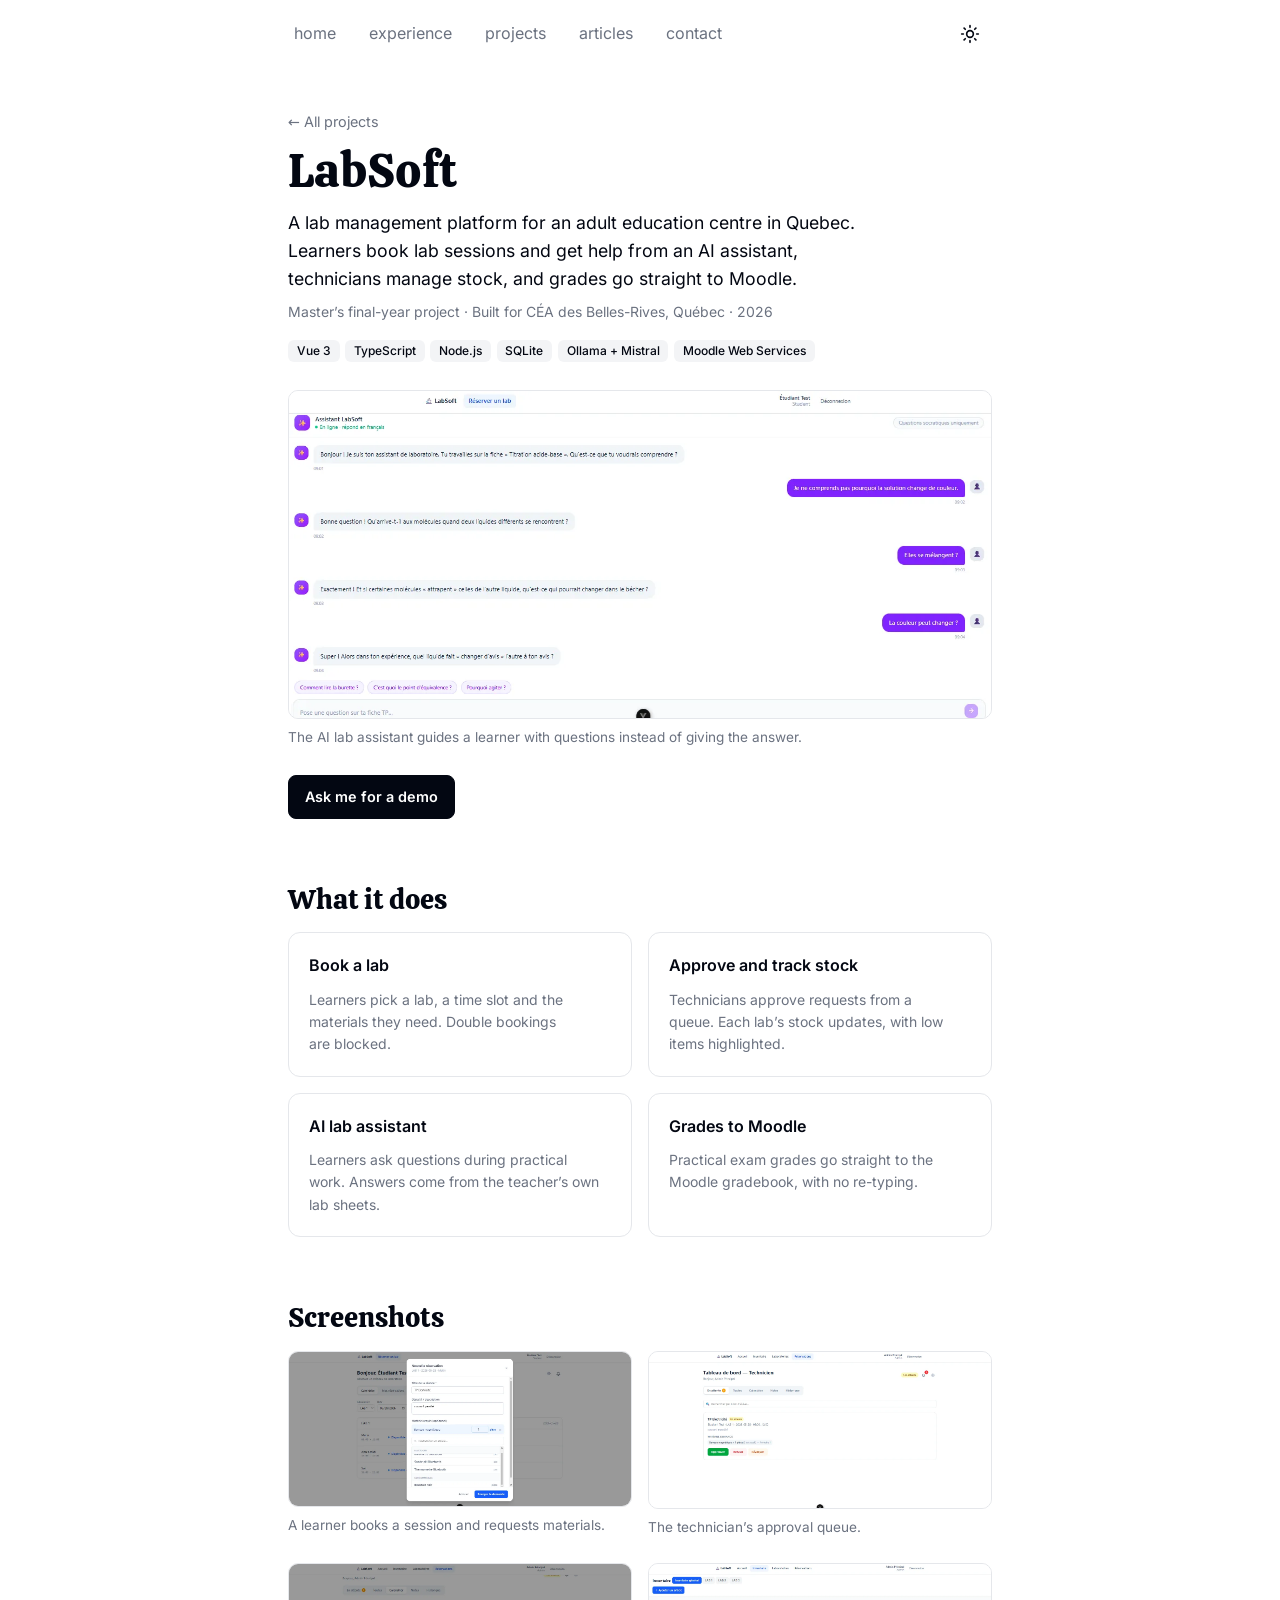
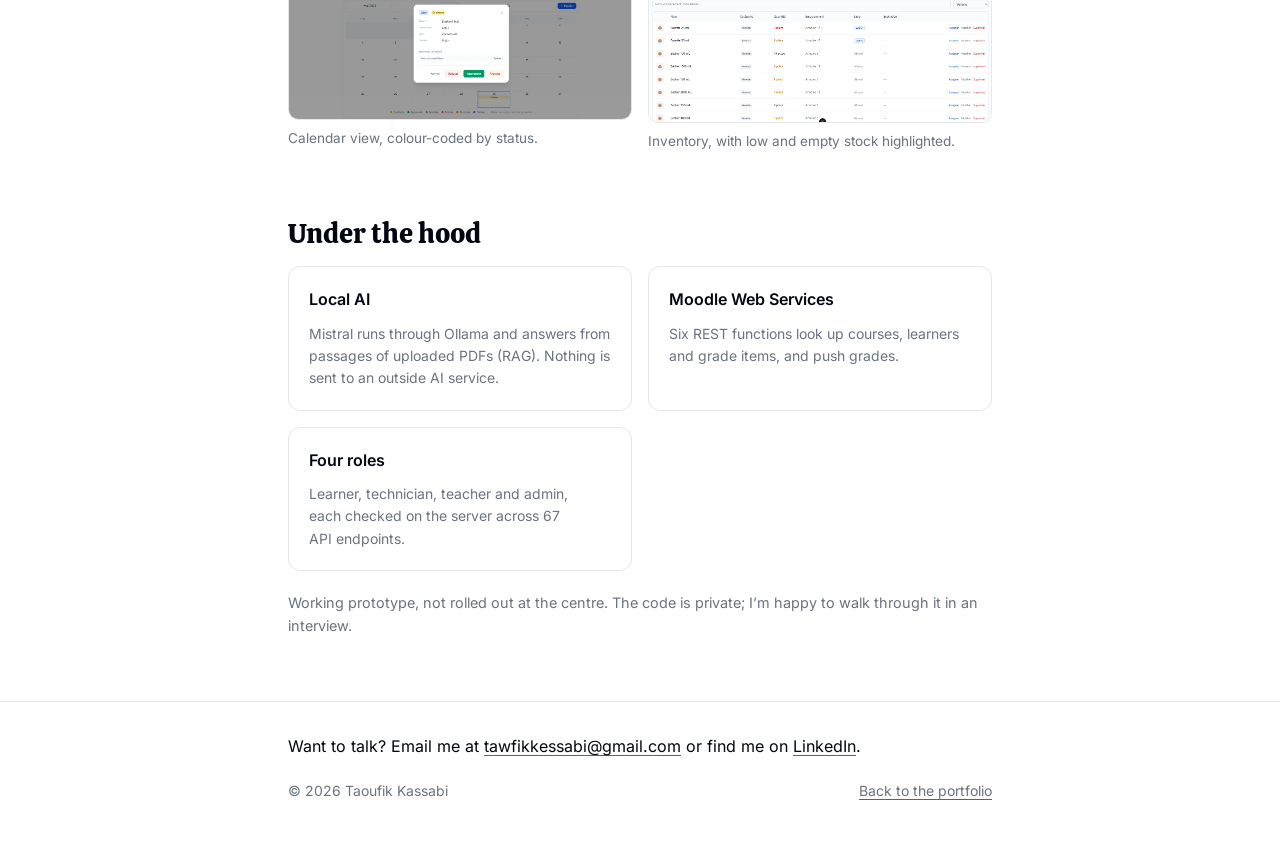
==== labsoft/index.html @ 720727be "Redesign the hub; add LabSoft case study and articles - Light/dark theme with a toggle, Calistoga + " ====
<!DOCTYPE html>
<html lang="en">
<head>
    <meta charset="UTF-8">
    <meta name="viewport" content="width=device-width, initial-scale=1.0">
    <link rel="icon" type="image/svg+xml" href="/favicon.svg">
    <meta name="theme-color" content="#ffffff" media="(prefers-color-scheme: light)">
    <meta name="theme-color" content="#030712" media="(prefers-color-scheme: dark)">
    <title>LabSoft · Taoufik Kassabi</title>
    <meta name="description" content="LabSoft: a lab management platform for an adult education centre in Quebec, with a local AI lab assistant and Moodle grade sync. Case study by Taoufik Kassabi.">
    <meta property="og:type" content="article">
    <meta property="og:title" content="LabSoft · Taoufik Kassabi">
    <meta property="og:description" content="A lab management platform for an adult education centre in Quebec, with a local AI lab assistant and Moodle grade sync.">
    <meta name="twitter:card" content="summary">
    <!-- Apply a saved theme before the first paint. -->
    <script>try { var t = localStorage.getItem('theme'); if (t) document.documentElement.dataset.theme = t; } catch (e) {}</script>
    <link rel="preload" href="../assets/fonts/calistoga-latin.woff2" as="font" type="font/woff2" crossorigin>
    <link rel="preload" href="../assets/fonts/inter-latin-var.woff2" as="font" type="font/woff2" crossorigin>
    <link rel="stylesheet" href="../assets/site.css">
    <script defer src="../assets/site.js"></script>
</head>
<body>
    <header class="site-header">
        <nav class="site-nav container" aria-label="Main">
            <ul>
                <li><a href="../">home</a></li>
                <li><a href="../#experience">experience</a></li>
                <li><a href="../#projects">projects</a></li>
                <li><a href="../#articles">articles</a></li>
                <li><a href="#contact">contact</a></li>
            </ul>
            <button class="icon-button theme-toggle" type="button" aria-label="Switch theme">
                <svg class="icon sun" viewBox="0 0 24 24" fill="none" stroke="currentColor" stroke-width="2" stroke-linecap="round" stroke-linejoin="round" aria-hidden="true"><circle cx="12" cy="12" r="4"/><path d="M12 2v2M12 20v2m-7.07-17.07 1.41 1.41m11.32 11.32 1.41 1.41M2 12h2m16 0h2M6.34 17.66l-1.41 1.41M19.07 4.93l-1.41 1.41"/></svg>
                <svg class="icon moon" viewBox="0 0 24 24" fill="none" stroke="currentColor" stroke-width="2" stroke-linecap="round" stroke-linejoin="round" aria-hidden="true"><path d="M12 3a6 6 0 0 0 9 9 9 9 0 1 1-9-9Z"/></svg>
            </button>
        </nav>
    </header>

    <main class="container page">
        <header class="case-header">
            <a class="back" href="../#projects">← All projects</a>
            <h1>LabSoft</h1>
            <p class="lede">A lab management platform for an adult education centre in Quebec. Learners book lab sessions and get help from an AI assistant, technicians manage stock, and grades go straight to Moodle.</p>
            <p class="case-meta">Master’s final-year project · Built for CÉA des Belles-Rives, Québec · 2026</p>
            <ul class="tags">
                <li>Vue 3</li><li>TypeScript</li><li>Node.js</li><li>SQLite</li><li>Ollama + Mistral</li><li>Moodle Web Services</li>
            </ul>
            <figure class="shot hero-shot">
                <img src="img/assistant.webp" width="1298" height="604" alt="LabSoft AI assistant chat: a learner asks why a solution changes colour and the assistant answers with guiding questions about the titration.">
                <figcaption>The AI lab assistant guides a learner with questions instead of giving the answer.</figcaption>
            </figure>
            <div class="card-actions">
                <a class="button primary" href="mailto:tawfikkessabi@gmail.com?subject=LabSoft%20demo">Ask me for a demo</a>
            </div>
        </header>

        <section aria-labelledby="does-title">
            <h2 class="section-title" id="does-title">What it does</h2>
            <ul class="feature-grid">
                <li class="card"><h3>Book a lab</h3><p>Learners pick a lab, a time slot and the materials they need. Double bookings are blocked.</p></li>
                <li class="card"><h3>Approve and track stock</h3><p>Technicians approve requests from a queue. Each lab’s stock updates, with low items highlighted.</p></li>
                <li class="card"><h3>AI lab assistant</h3><p>Learners ask questions during practical work. Answers come from the teacher’s own lab sheets.</p></li>
                <li class="card"><h3>Grades to Moodle</h3><p>Practical exam grades go straight to the Moodle gradebook, with no re-typing.</p></li>
            </ul>
        </section>

        <section aria-labelledby="shots-title">
            <h2 class="section-title" id="shots-title">Screenshots</h2>
            <div class="gallery">
                <figure class="shot">
                    <img src="img/booking.webp" width="1320" height="595" loading="lazy" alt="Booking form: session title, objective, and a searchable list of lab materials with quantities.">
                    <figcaption>A learner books a session and requests materials.</figcaption>
                </figure>
                <figure class="shot">
                    <img src="img/approval.webp" width="1313" height="600" loading="lazy" alt="Technician dashboard with a pending session, the requested materials and Approve, Refuse and Revoke buttons.">
                    <figcaption>The technician’s approval queue.</figcaption>
                </figure>
                <figure class="shot">
                    <img src="img/calendar.webp" width="1292" height="587" loading="lazy" alt="Monthly calendar with a session details window: learner, lab, date, period and reserved materials.">
                    <figcaption>Calendar view, colour-coded by status.</figcaption>
                </figure>
                <figure class="shot">
                    <img src="img/inventory.webp" width="1293" height="599" loading="lazy" alt="Inventory table of glassware with quantity, location and lab; low quantities in orange, empty ones in red.">
                    <figcaption>Inventory, with low and empty stock highlighted.</figcaption>
                </figure>
            </div>
        </section>

        <section aria-labelledby="hood-title">
            <h2 class="section-title" id="hood-title">Under the hood</h2>
            <ul class="feature-grid">
                <li class="card"><h3>Local AI</h3><p>Mistral runs through Ollama and answers from passages of uploaded PDFs (RAG). Nothing is sent to an outside AI service.</p></li>
                <li class="card"><h3>Moodle Web Services</h3><p>Six REST functions look up courses, learners and grade items, and push grades.</p></li>
                <li class="card"><h3>Four roles</h3><p>Learner, technician, teacher and admin, each checked on the server across 67 API endpoints.</p></li>
            </ul>
            <p class="status">Working prototype, not rolled out at the centre. The code is private; I’m happy to walk through it in an interview.</p>
        </section>
    </main>

    <footer class="site-footer" id="contact">
        <div class="container">
            <p class="contact">Want to talk? Email me at <a href="mailto:tawfikkessabi@gmail.com">tawfikkessabi@gmail.com</a> or find me on <a href="https://www.linkedin.com/in/kassabiii">LinkedIn</a>.</p>
            <div class="fine">
                <span>© 2026 Taoufik Kassabi</span>
                <span><a href="../">Back to the portfolio</a></span>
            </div>
        </div>
    </footer>
</body>
</html>
---- assets/site.css ----
/* Shared styles for the portfolio: theme tokens, nav, footer, and hub sections.
   Light by default, dark when the system asks for it or the toggle sets data-theme="dark". */

@font-face {
    font-family: "Calistoga";
    src: url("fonts/calistoga-latin.woff2") format("woff2");
    font-weight: 400;
    font-display: swap;
}

@font-face {
    font-family: "Inter";
    src: url("fonts/inter-latin-var.woff2") format("woff2");
    font-weight: 400 700;
    font-display: swap;
}

:root {
    --bg: #ffffff;
    --fg: #030712;
    --muted: #f3f4f6;
    --muted-fg: #6b7280;
    --border: #e5e7eb;
    --accent: #7c3aed;
    --header-bg: rgba(255, 255, 255, 0.75);
    --font-sans: "Inter", system-ui, -apple-system, "Segoe UI", sans-serif;
    --font-serif: "Calistoga", Georgia, serif;
    color-scheme: light;
}

@media (prefers-color-scheme: dark) {
    :root:not([data-theme="light"]) {
        --bg: #030712;
        --fg: #f9fafb;
        --muted: #1f2937;
        --muted-fg: #9ca3af;
        --border: #1f2937;
        --accent: #a78bfa;
        --header-bg: rgba(3, 7, 18, 0.75);
        color-scheme: dark;
    }
}

:root[data-theme="dark"] {
    --bg: #030712;
    --fg: #f9fafb;
    --muted: #1f2937;
    --muted-fg: #9ca3af;
    --border: #1f2937;
    --accent: #a78bfa;
    --header-bg: rgba(3, 7, 18, 0.75);
    color-scheme: dark;
}

*, *::before, *::after { box-sizing: border-box; }

html { scroll-padding-top: 5rem; }

@media (prefers-reduced-motion: no-preference) {
    html { scroll-behavior: smooth; }
}

body {
    margin: 0;
    min-height: 100vh;
    display: flex;
    flex-direction: column;
    background: var(--bg);
    color: var(--fg);
    font: 400 1rem/1.6 var(--font-sans);
    -webkit-font-smoothing: antialiased;
}

h1, h2, h3, p, ul { margin: 0; }
ul { padding: 0; list-style: none; }
a { color: inherit; }
::selection { background: var(--accent); color: var(--bg); }

a:focus-visible, button:focus-visible, [tabindex]:focus-visible {
    outline: 2px solid var(--accent);
    outline-offset: 3px;
    border-radius: 6px;
}

.sr-only {
    position: absolute;
    width: 1px;
    height: 1px;
    overflow: hidden;
    clip: rect(0 0 0 0);
    white-space: nowrap;
}

.container {
    width: 100%;
    max-width: 48rem;
    margin: 0 auto;
    padding: 0 1.25rem;
}

@media (min-width: 640px) {
    .container { padding: 0 2rem; }
}

.icon { width: 1.25rem; height: 1.25rem; flex-shrink: 0; }

/* ---------- Header ---------- */

.site-header {
    position: sticky;
    top: 0;
    z-index: 50;
    background: var(--header-bg);
    -webkit-backdrop-filter: blur(6px);
    backdrop-filter: blur(6px);
}

.site-nav {
    display: flex;
    align-items: center;
    justify-content: space-between;
    padding-top: 0.75rem;
    padding-bottom: 0.75rem;
}

.site-nav ul { display: flex; gap: 0.25rem; }

@media (min-width: 640px) {
    .site-nav ul { gap: 1.25rem; }
}


.site-nav a {
    display: inline-flex;
    align-items: center;
    min-height: 44px;
    padding: 0 0.4rem;
    color: var(--muted-fg);
    text-decoration: none;
    transition: color 0.15s;
}

.site-nav a:hover { color: var(--fg); }

/* Five links + the theme button must fit a 360px phone. */
@media (max-width: 479px) {
    .site-nav ul { gap: 0; }
    .site-nav a { padding: 0 0.3rem; font-size: 0.875rem; }
}

.icon-button {
    display: inline-grid;
    place-items: center;
    width: 44px;
    height: 44px;
    border: 0;
    border-radius: 8px;
    background: transparent;
    color: var(--fg);
    cursor: pointer;
    transition: background-color 0.15s;
}

.icon-button:hover { background: var(--muted); }

/* Show the icon for the theme you'd switch to. */
.theme-toggle .moon { display: none; }
:root[data-theme="dark"] .theme-toggle .sun { display: none; }
:root[data-theme="dark"] .theme-toggle .moon { display: block; }

@media (prefers-color-scheme: dark) {
    :root:not([data-theme="light"]) .theme-toggle .sun { display: none; }
    :root:not([data-theme="light"]) .theme-toggle .moon { display: block; }
}

/* ---------- Page body ---------- */

main { flex: 1; }

.page {
    display: flex;
    flex-direction: column;
    gap: 4rem;
    padding-top: 2rem;
    padding-bottom: 4rem;
}

.section-title {
    font-family: var(--font-serif);
    font-weight: 400;
    font-size: 1.75rem;
    line-height: 1.2;
}

.section-intro {
    margin-top: 0.4rem;
    color: var(--muted-fg);
    font-size: 0.95rem;
}

/* ---------- Hero ---------- */

.hero h1 {
    font-family: var(--font-serif);
    font-weight: 400;
    font-size: clamp(2.25rem, 8vw, 3rem);
    line-height: 1.1;
    text-wrap: balance;
}

.hero .role {
    margin-top: 0.75rem;
    font-weight: 500;
}

.hero .about {
    margin-top: 1rem;
    max-width: 34rem;
    color: var(--muted-fg);
    text-wrap: pretty;
}

.hero-actions {
    display: flex;
    flex-wrap: wrap;
    align-items: center;
    gap: 1rem 1.5rem;
    margin-top: 1.5rem;
}

.social { display: flex; gap: 0.25rem; }

.social a {
    display: inline-grid;
    place-items: center;
    width: 44px;
    height: 44px;
    color: var(--muted-fg);
    transition: color 0.15s;
}

.social a:hover { color: var(--fg); }

/* ---------- Buttons ---------- */

.button {
    display: inline-flex;
    align-items: center;
    gap: 0.5rem;
    min-height: 44px;
    padding: 0 1rem;
    border: 1px solid var(--border);
    border-radius: 8px;
    background: var(--bg);
    color: var(--fg);
    font-size: 0.9rem;
    font-weight: 600;
    text-decoration: none;
    transition: background-color 0.15s;
}

.button:hover { background: var(--muted); }

.button small { font-weight: 400; color: var(--muted-fg); }

.button .icon { width: 1rem; height: 1rem; }

.button.small {
    min-height: 36px;
    padding: 0 0.75rem;
    font-size: 0.8rem;
}

.button.primary {
    border-color: var(--fg);
    background: var(--fg);
    color: var(--bg);
}

.button.primary:hover { opacity: 0.88; }

/* ---------- Work / Education tabs ---------- */

.tabs {
    display: grid;
    grid-template-columns: 1fr 1fr;
    margin-top: 1rem;
    padding: 0.25rem;
    border-radius: 10px;
    background: var(--muted);
}

.tabs button {
    min-height: 40px;
    border: 0;
    border-radius: 7px;
    background: transparent;
    color: var(--muted-fg);
    font: inherit;
    font-size: 0.9rem;
    font-weight: 500;
    cursor: pointer;
}

.tabs button[aria-selected="true"] {
    background: var(--bg);
    color: var(--fg);
    box-shadow: 0 1px 3px rgba(0, 0, 0, 0.12);
}

.timeline {
    margin-top: 0.75rem;
    padding: 0.5rem 1.25rem 0.5rem 2.25rem;
    border: 1px solid var(--border);
    border-radius: 12px;
}

.timeline > li {
    position: relative;
    padding: 1.1rem 0;
}

/* The vertical rule, with a purple dot for each entry. */
.timeline > li::before {
    content: "";
    position: absolute;
    top: 0;
    bottom: 0;
    left: -1.1rem;
    border-left: 1px solid var(--border);
}

.timeline > li:first-child::before { top: 1.4rem; }
.timeline > li:last-child::before { bottom: auto; height: 1.4rem; }
.timeline > li:only-child::before { display: none; }

.timeline > li::after {
    content: "";
    position: absolute;
    top: 1.15rem;
    left: calc(-1.1rem - 5px);
    width: 9px;
    height: 9px;
    border-radius: 50%;
    background: var(--accent);
    box-shadow: 0 0 0 3px var(--bg);
}

.timeline h3 {
    font-size: 1rem;
    font-weight: 600;
    line-height: 1.3;
}

.timeline .meta {
    display: flex;
    flex-wrap: wrap;
    justify-content: space-between;
    gap: 0.1rem 1rem;
    margin-top: 0.3rem;
    color: var(--muted-fg);
    font-size: 0.875rem;
}

.timeline time { font-variant-numeric: tabular-nums; white-space: nowrap; }

.timeline .detail {
    margin-top: 0.5rem;
    font-size: 0.9rem;
    text-wrap: pretty;
}

/* ---------- Projects ---------- */

.project-group { margin-top: 2rem; }

.project-group h3 {
    font-size: 1.05rem;
    font-weight: 600;
}

.project-group .note {
    margin-top: 0.2rem;
    color: var(--muted-fg);
    font-size: 0.875rem;
}

.cards {
    display: grid;
    grid-template-columns: repeat(auto-fill, minmax(min(100%, 18rem), 1fr));
    gap: 1rem;
    margin-top: 1rem;
}

.card {
    display: flex;
    flex-direction: column;
    gap: 0.6rem;
    padding: 1.25rem;
    border: 1px solid var(--border);
    border-radius: 12px;
    background: var(--bg);
}

.card h4 {
    margin: 0;
    font-size: 1rem;
    font-weight: 600;
    line-height: 1.3;
}

.card p {
    color: var(--muted-fg);
    font-size: 0.875rem;
    text-wrap: pretty;
}

.tags {
    display: flex;
    flex-wrap: wrap;
    gap: 0.35rem;
}

.tags li {
    padding: 0.1rem 0.55rem;
    border-radius: 6px;
    background: var(--muted);
    font-size: 0.75rem;
    font-weight: 500;
}

.card-actions {
    display: flex;
    flex-wrap: wrap;
    gap: 0.5rem;
    margin-top: auto;
    padding-top: 0.4rem;
}

/* Placeholder cards: not links yet, replaced by real projects later. */
.card.soon { border-style: dashed; }

.badge-soon {
    align-self: flex-start;
    margin-top: auto;
    padding: 0.1rem 0.55rem;
    border: 1px solid var(--border);
    border-radius: 999px;
    color: var(--muted-fg);
    font-size: 0.75rem;
}

/* Featured project: spans the full row on the hub. */
.card.featured { grid-column: 1 / -1; }

.card .context {
    margin-top: -0.3rem;
    font-size: 0.8rem;
}

/* ---------- Articles ---------- */

.article-list {
    display: grid;
    gap: 1rem;
    margin-top: 1rem;
}

.article-list h3 {
    font-size: 1.05rem;
    font-weight: 600;
    line-height: 1.35;
    text-wrap: balance;
}

.card .article-meta { font-size: 0.8rem; }

/* ---------- Case study pages ---------- */

.back {
    display: inline-flex;
    align-items: center;
    min-height: 44px;
    color: var(--muted-fg);
    font-size: 0.9rem;
    text-decoration: none;
}

.back:hover { color: var(--fg); }

.case-header h1 {
    font-family: var(--font-serif);
    font-weight: 400;
    font-size: clamp(2.25rem, 8vw, 3rem);
    line-height: 1.1;
}

.case-header .lede {
    margin-top: 0.75rem;
    max-width: 36rem;
    font-size: 1.1rem;
    text-wrap: pretty;
}

.case-header .case-meta {
    margin-top: 0.5rem;
    color: var(--muted-fg);
    font-size: 0.875rem;
}

.case-header .tags { margin-top: 1rem; }
.case-header .card-actions { margin-top: 1.25rem; }

.shot { margin: 0; }

.shot img {
    display: block;
    width: 100%;
    height: auto;
    border: 1px solid var(--border);
    border-radius: 10px;
}

.shot figcaption {
    margin-top: 0.5rem;
    color: var(--muted-fg);
    font-size: 0.85rem;
}

.hero-shot { margin-top: 1.75rem; }

.feature-grid {
    display: grid;
    grid-template-columns: repeat(auto-fit, minmax(min(100%, 15rem), 1fr));
    gap: 1rem;
    margin-top: 1rem;
}

.feature-grid h3 {
    font-size: 1rem;
    font-weight: 600;
}

.gallery {
    display: grid;
    grid-template-columns: repeat(auto-fit, minmax(min(100%, 19rem), 1fr));
    gap: 1.5rem 1rem;
    margin-top: 1rem;
}

.status {
    margin-top: 1.25rem;
    color: var(--muted-fg);
    font-size: 0.9rem;
}

/* ---------- Footer ---------- */

.site-footer {
    padding-top: 2rem;
    padding-bottom: 2.5rem;
    border-top: 1px solid var(--border);
    color: var(--muted-fg);
    font-size: 0.875rem;
}

.site-footer .contact {
    color: var(--fg);
    font-size: 1rem;
}

.site-footer a {
    text-decoration-color: var(--accent);
    text-underline-offset: 3px;
}

.site-footer a:hover { color: var(--fg); }

.site-footer .fine {
    display: flex;
    flex-wrap: wrap;
    justify-content: space-between;
    gap: 0.25rem 1rem;
    margin-top: 1.25rem;
}

@media (prefers-reduced-motion: reduce) {
    * { transition: none !important; }
}
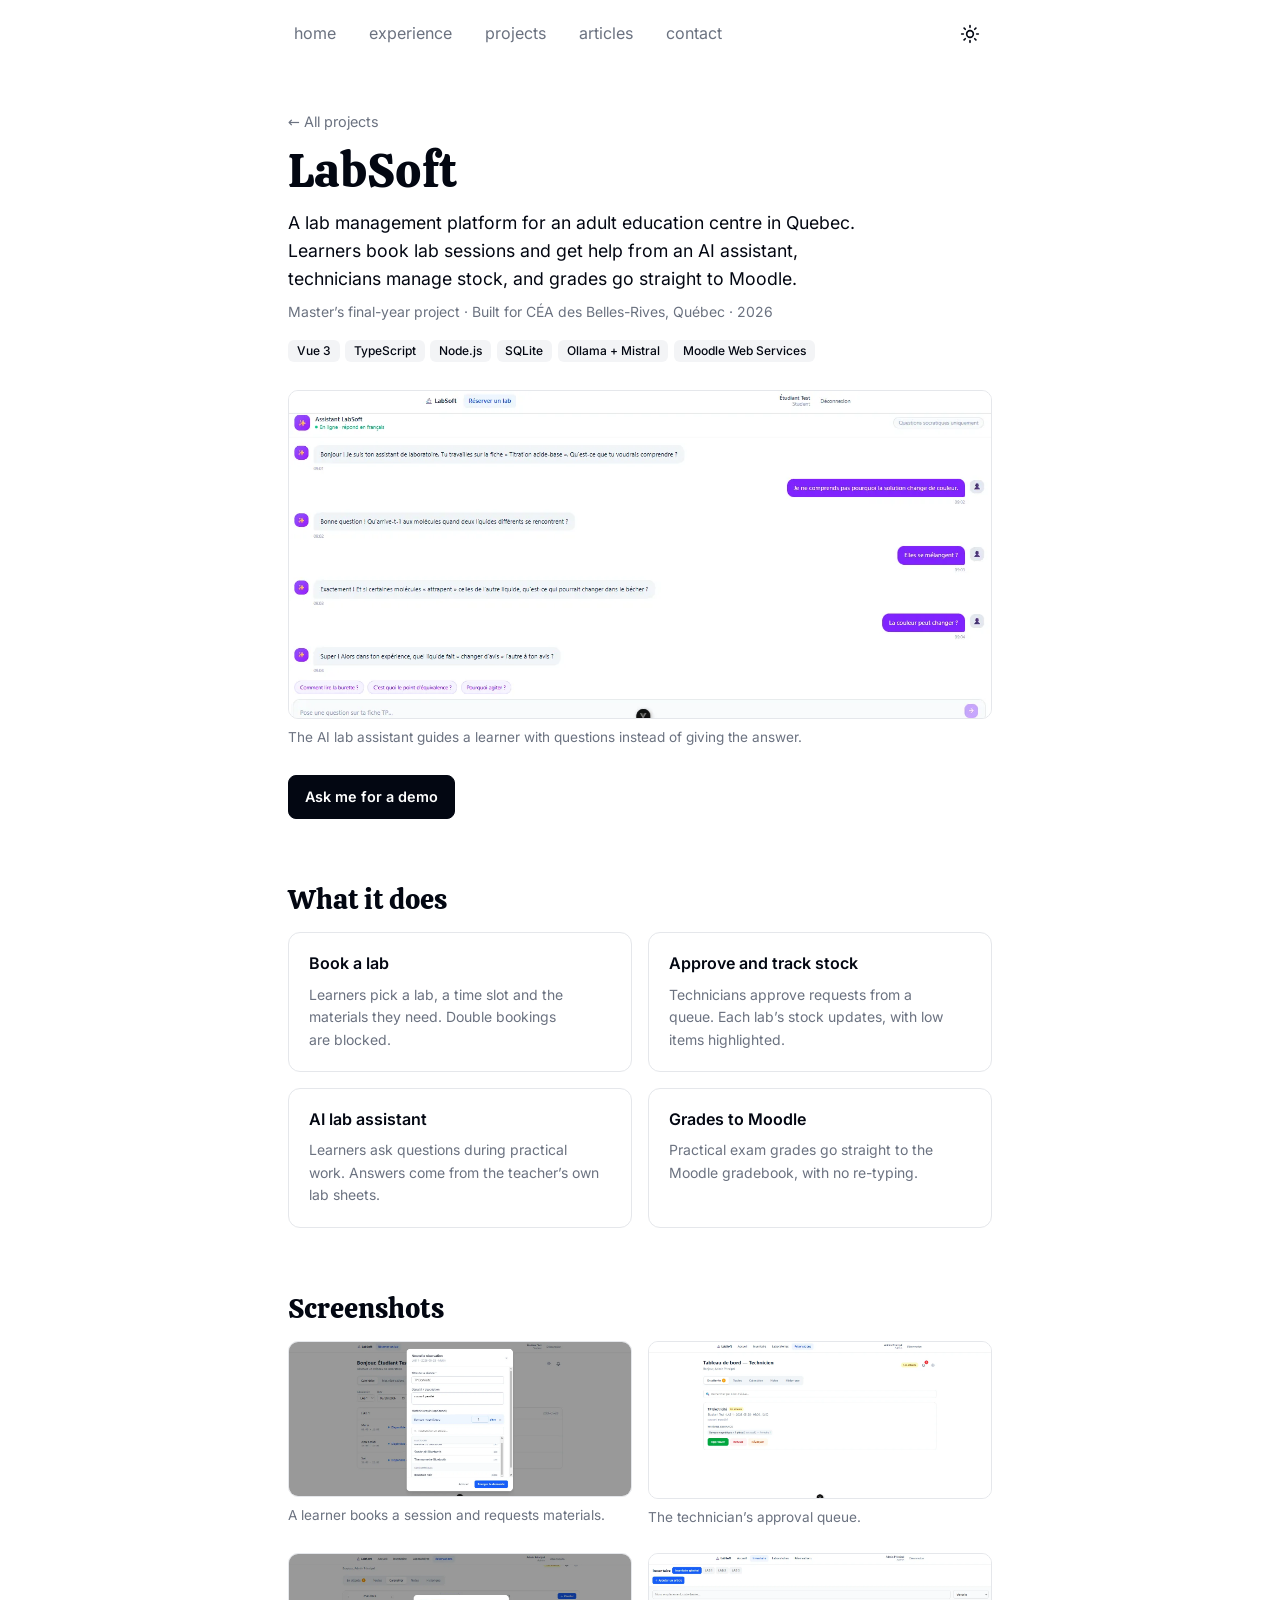
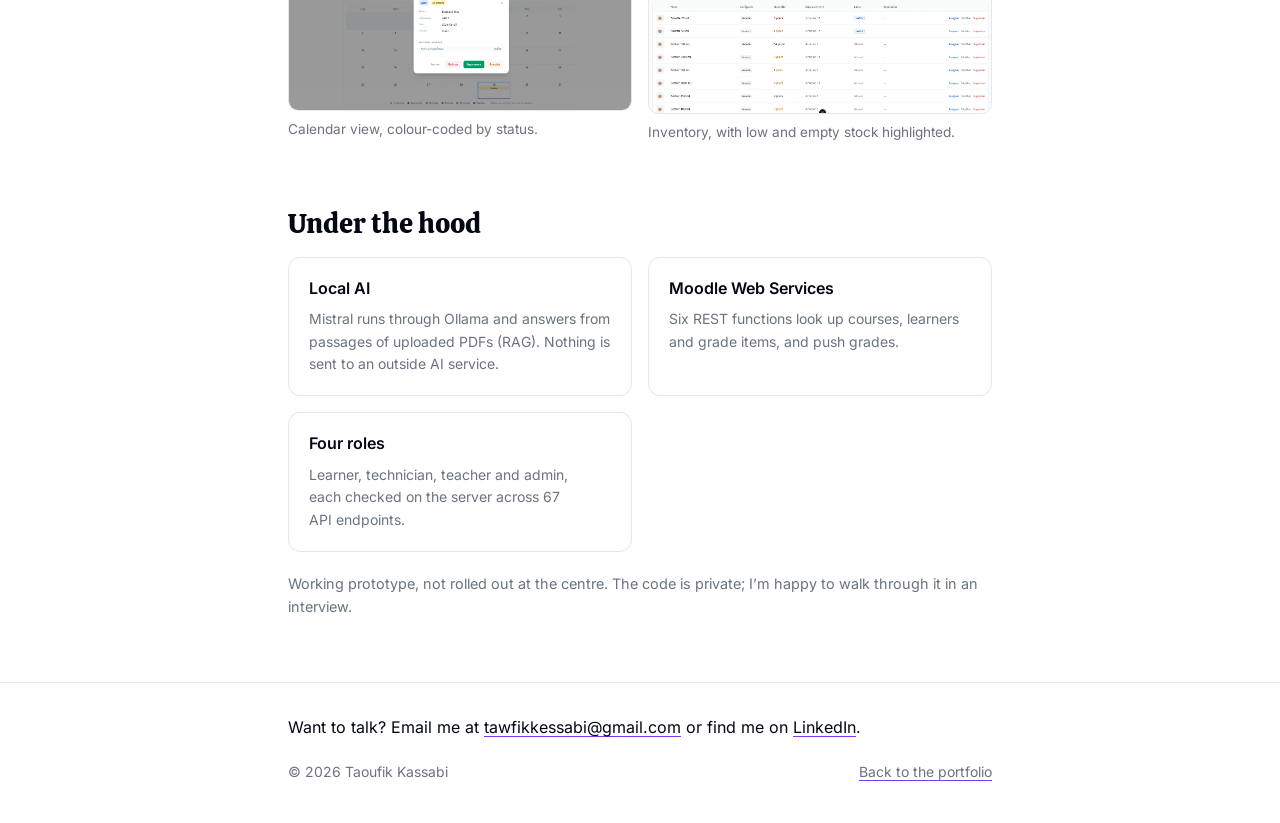
==== commit ea98df3a: "LabSoft: open screenshots full size on click" ====
--- a/labsoft/index.html
+++ b/labsoft/index.html
@@ -46,7 +46,7 @@
                 <li>Vue 3</li><li>TypeScript</li><li>Node.js</li><li>SQLite</li><li>Ollama + Mistral</li><li>Moodle Web Services</li>
             </ul>
             <figure class="shot hero-shot">
-                <img src="img/assistant.webp" width="1298" height="604" alt="LabSoft AI assistant chat: a learner asks why a solution changes colour and the assistant answers with guiding questions about the titration.">
+                <a class="zoom" href="img/assistant.webp"><img src="img/assistant.webp" width="1298" height="604" alt="LabSoft AI assistant chat: a learner asks why a solution changes colour and the assistant answers with guiding questions about the titration."></a>
                 <figcaption>The AI lab assistant guides a learner with questions instead of giving the answer.</figcaption>
             </figure>
             <div class="card-actions">
@@ -68,19 +68,19 @@
             <h2 class="section-title" id="shots-title">Screenshots</h2>
             <div class="gallery">
                 <figure class="shot">
-                    <img src="img/booking.webp" width="1320" height="595" loading="lazy" alt="Booking form: session title, objective, and a searchable list of lab materials with quantities.">
+                    <a class="zoom" href="img/booking.webp"><img src="img/booking.webp" width="1320" height="595" loading="lazy" alt="Booking form: session title, objective, and a searchable list of lab materials with quantities."></a>
                     <figcaption>A learner books a session and requests materials.</figcaption>
                 </figure>
                 <figure class="shot">
-                    <img src="img/approval.webp" width="1313" height="600" loading="lazy" alt="Technician dashboard with a pending session, the requested materials and Approve, Refuse and Revoke buttons.">
+                    <a class="zoom" href="img/approval.webp"><img src="img/approval.webp" width="1313" height="600" loading="lazy" alt="Technician dashboard with a pending session, the requested materials and Approve, Refuse and Revoke buttons."></a>
                     <figcaption>The technician’s approval queue.</figcaption>
                 </figure>
                 <figure class="shot">
-                    <img src="img/calendar.webp" width="1292" height="587" loading="lazy" alt="Monthly calendar with a session details window: learner, lab, date, period and reserved materials.">
+                    <a class="zoom" href="img/calendar.webp"><img src="img/calendar.webp" width="1292" height="587" loading="lazy" alt="Monthly calendar with a session details window: learner, lab, date, period and reserved materials."></a>
                     <figcaption>Calendar view, colour-coded by status.</figcaption>
                 </figure>
                 <figure class="shot">
-                    <img src="img/inventory.webp" width="1293" height="599" loading="lazy" alt="Inventory table of glassware with quantity, location and lab; low quantities in orange, empty ones in red.">
+                    <a class="zoom" href="img/inventory.webp"><img src="img/inventory.webp" width="1293" height="599" loading="lazy" alt="Inventory table of glassware with quantity, location and lab; low quantities in orange, empty ones in red."></a>
                     <figcaption>Inventory, with low and empty stock highlighted.</figcaption>
                 </figure>
             </div>
--- a/assets/site.css
+++ b/assets/site.css
@@ -192,11 +192,6 @@
     line-height: 1.2;
 }
 
-.section-intro {
-    margin-top: 0.4rem;
-    color: var(--muted-fg);
-    font-size: 0.95rem;
-}
 
 /* ---------- Hero ---------- */
 
@@ -372,18 +367,6 @@
 
 /* ---------- Projects ---------- */
 
-.project-group { margin-top: 2rem; }
-
-.project-group h3 {
-    font-size: 1.05rem;
-    font-weight: 600;
-}
-
-.project-group .note {
-    margin-top: 0.2rem;
-    color: var(--muted-fg);
-    font-size: 0.875rem;
-}
 
 .cards {
     display: grid;
@@ -402,6 +385,7 @@
     background: var(--bg);
 }
 
+.card h3,
 .card h4 {
     margin: 0;
     font-size: 1rem;
@@ -437,18 +421,7 @@
     padding-top: 0.4rem;
 }
 
-/* Placeholder cards: not links yet, replaced by real projects later. */
-.card.soon { border-style: dashed; }
-
-.badge-soon {
-    align-self: flex-start;
-    margin-top: auto;
-    padding: 0.1rem 0.55rem;
-    border: 1px solid var(--border);
-    border-radius: 999px;
-    color: var(--muted-fg);
-    font-size: 0.75rem;
-}
+
 
 /* Featured project: spans the full row on the hub. */
 .card.featured { grid-column: 1 / -1; }
@@ -529,6 +502,45 @@
 
 .hero-shot { margin-top: 1.75rem; }
 
+/* Clickable screenshots and the full-size view (see site.js). */
+a.zoom {
+    display: block;
+    border-radius: 10px;
+    cursor: zoom-in;
+}
+
+a.zoom:hover img { border-color: var(--muted-fg); }
+
+.lightbox {
+    max-width: min(96vw, 1400px);
+    max-height: 94vh;
+    padding: 0;
+    border: 0;
+    background: transparent;
+    overflow: visible;
+}
+
+.lightbox::backdrop { background: rgba(3, 7, 18, 0.85); }
+
+.lightbox img {
+    display: block;
+    max-width: 100%;
+    max-height: 90vh;
+    width: auto;
+    height: auto;
+    border-radius: 10px;
+}
+
+.lightbox-close {
+    position: absolute;
+    top: 0.5rem;
+    right: 0.5rem;
+    background: rgba(3, 7, 18, 0.7);
+    color: #f9fafb;
+}
+
+.lightbox-close:hover { background: rgba(3, 7, 18, 0.9); }
+
 .feature-grid {
     display: grid;
     grid-template-columns: repeat(auto-fit, minmax(min(100%, 15rem), 1fr));
@@ -554,6 +566,25 @@
     font-size: 0.9rem;
 }
 
+/* ---------- 404 ---------- */
+
+.not-found { padding-top: 4rem; }
+
+.not-found h1 {
+    font-family: var(--font-serif);
+    font-weight: 400;
+    font-size: clamp(2.25rem, 8vw, 3rem);
+    line-height: 1.1;
+}
+
+.not-found p {
+    margin-top: 0.75rem;
+    max-width: 32rem;
+    color: var(--muted-fg);
+}
+
+.not-found .card-actions { margin-top: 1.5rem; }
+
 /* ---------- Footer ---------- */
 
 .site-footer {
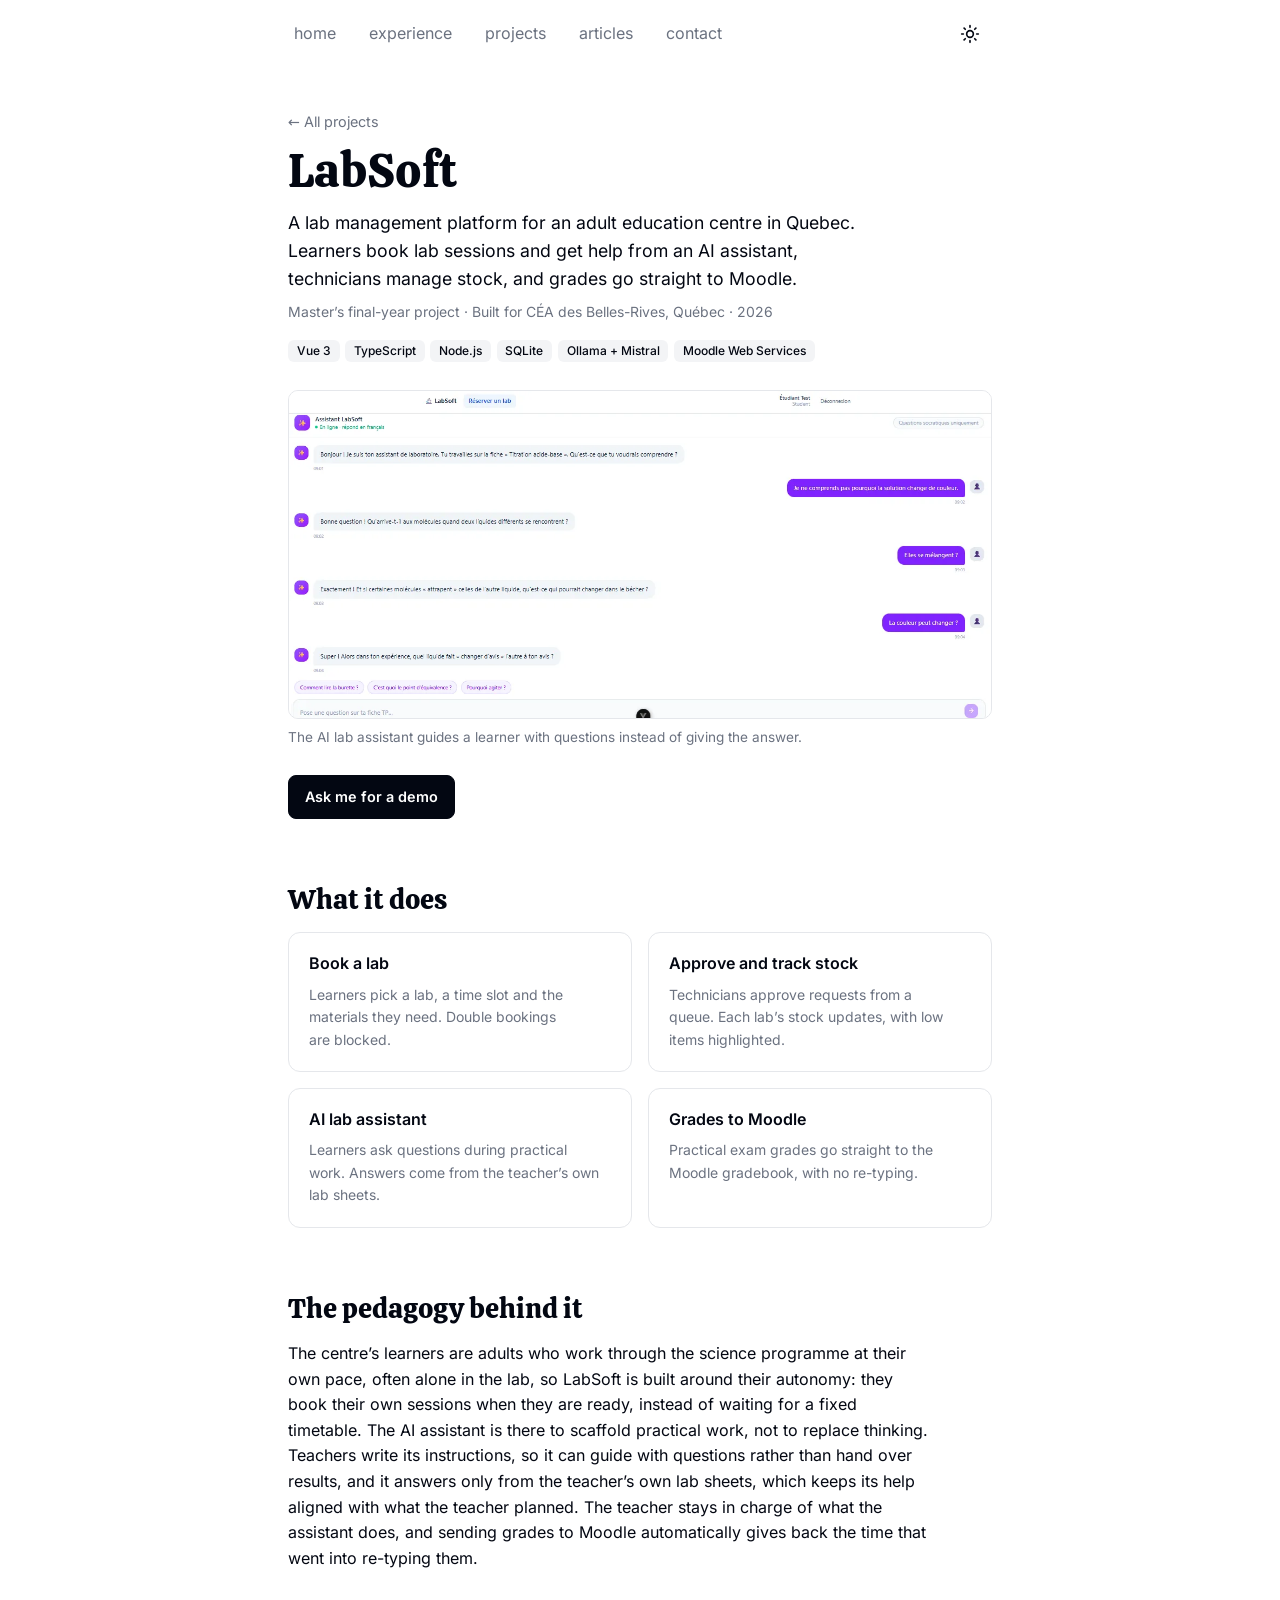
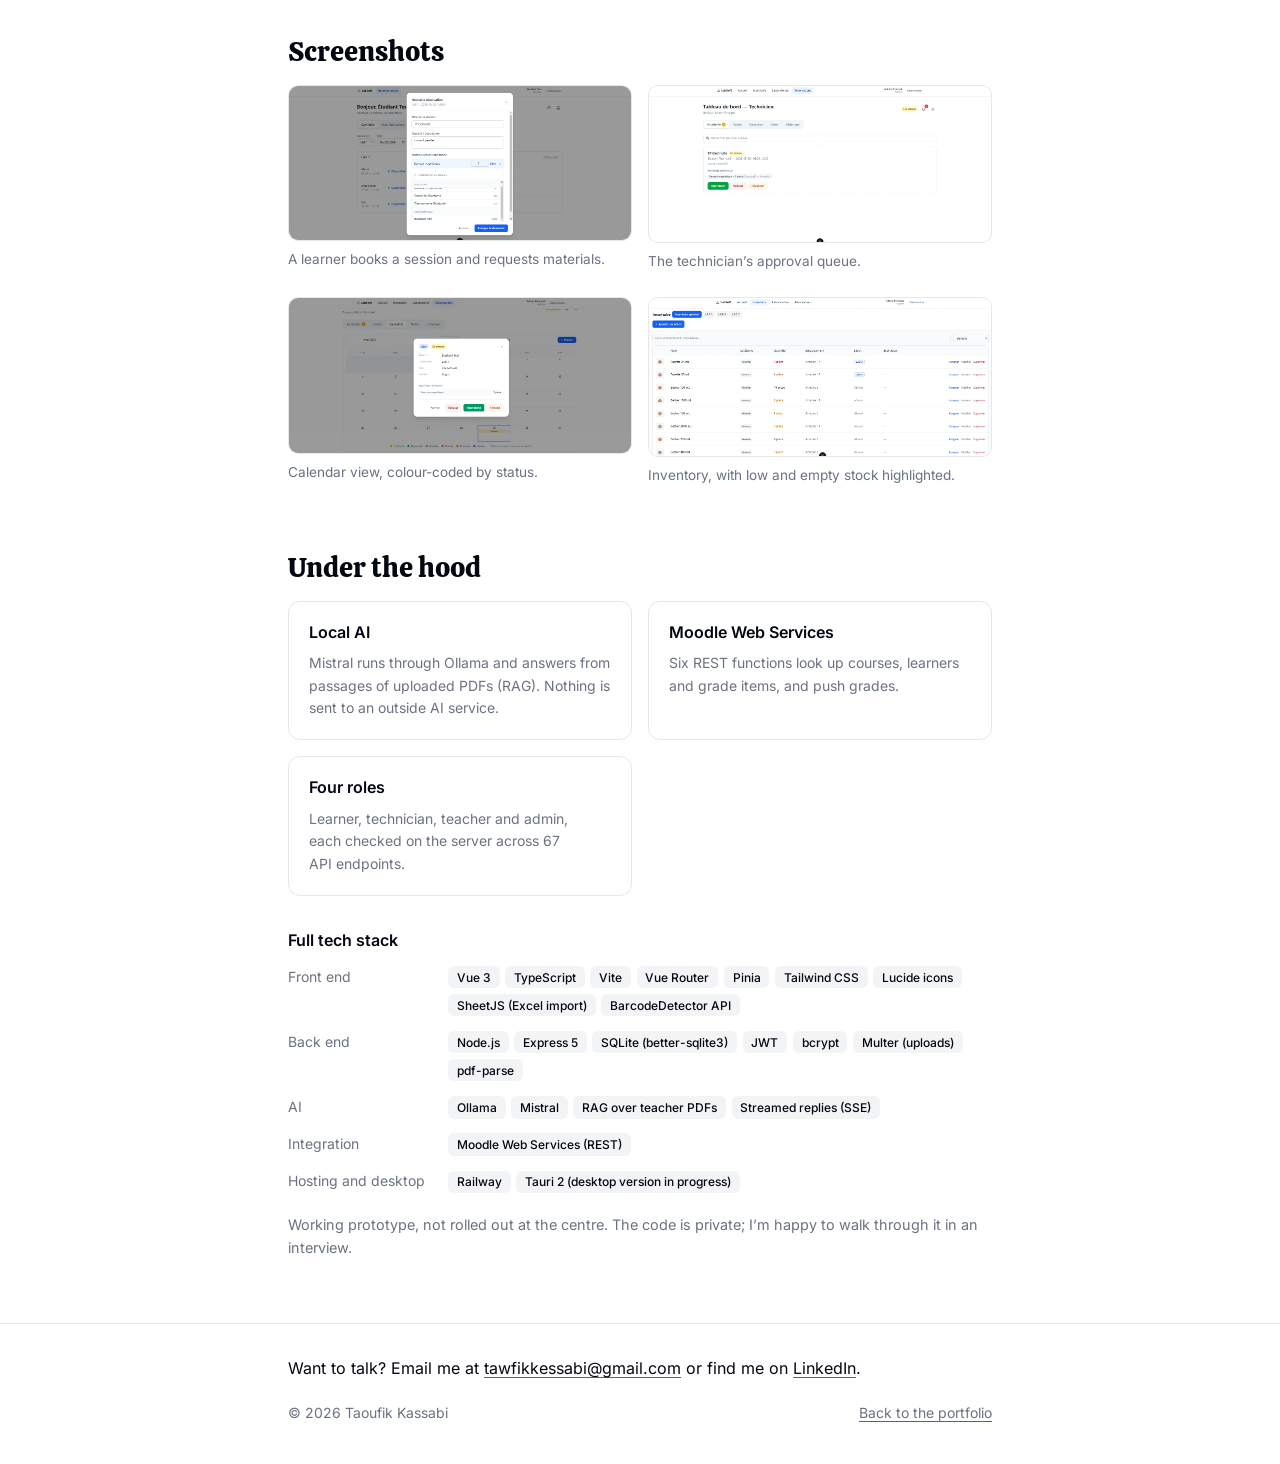
==== commit 265856b7: "LabSoft: pedagogy paragraph and full tech stack - A short paragraph on the pedagogical design: learn" ====
--- a/labsoft/index.html
+++ b/labsoft/index.html
@@ -64,6 +64,11 @@
             </ul>
         </section>
 
+        <section aria-labelledby="pedagogy-title">
+            <h2 class="section-title" id="pedagogy-title">The pedagogy behind it</h2>
+            <p class="prose-block">The centre’s learners are adults who work through the science programme at their own pace, often alone in the lab, so LabSoft is built around their autonomy: they book their own sessions when they are ready, instead of waiting for a fixed timetable. The AI assistant is there to scaffold practical work, not to replace thinking. Teachers write its instructions, so it can guide with questions rather than hand over results, and it answers only from the teacher’s own lab sheets, which keeps its help aligned with what the teacher planned. The teacher stays in charge of what the assistant does, and sending grades to Moodle automatically gives back the time that went into re-typing them.</p>
+        </section>
+
         <section aria-labelledby="shots-title">
             <h2 class="section-title" id="shots-title">Screenshots</h2>
             <div class="gallery">
@@ -93,6 +98,14 @@
                 <li class="card"><h3>Moodle Web Services</h3><p>Six REST functions look up courses, learners and grade items, and push grades.</p></li>
                 <li class="card"><h3>Four roles</h3><p>Learner, technician, teacher and admin, each checked on the server across 67 API endpoints.</p></li>
             </ul>
+            <h3 class="stack-title">Full tech stack</h3>
+            <dl class="stack">
+                <div><dt>Front end</dt><dd><ul class="tags"><li>Vue 3</li><li>TypeScript</li><li>Vite</li><li>Vue Router</li><li>Pinia</li><li>Tailwind CSS</li><li>Lucide icons</li><li>SheetJS (Excel import)</li><li>BarcodeDetector API</li></ul></dd></div>
+                <div><dt>Back end</dt><dd><ul class="tags"><li>Node.js</li><li>Express 5</li><li>SQLite (better-sqlite3)</li><li>JWT</li><li>bcrypt</li><li>Multer (uploads)</li><li>pdf-parse</li></ul></dd></div>
+                <div><dt>AI</dt><dd><ul class="tags"><li>Ollama</li><li>Mistral</li><li>RAG over teacher PDFs</li><li>Streamed replies (SSE)</li></ul></dd></div>
+                <div><dt>Integration</dt><dd><ul class="tags"><li>Moodle Web Services (REST)</li></ul></dd></div>
+                <div><dt>Hosting and desktop</dt><dd><ul class="tags"><li>Railway</li><li>Tauri 2 (desktop version in progress)</li></ul></dd></div>
+            </dl>
             <p class="status">Working prototype, not rolled out at the centre. The code is private; I’m happy to walk through it in an interview.</p>
         </section>
     </main>
--- a/assets/site.css
+++ b/assets/site.css
@@ -560,6 +560,42 @@
     margin-top: 1rem;
 }
 
+.prose-block {
+    margin-top: 1rem;
+    max-width: 40rem;
+    text-wrap: pretty;
+}
+
+.stack-title {
+    margin-top: 2rem;
+    font-size: 1rem;
+    font-weight: 600;
+}
+
+.stack {
+    display: grid;
+    gap: 0.9rem;
+    margin: 0.75rem 0 0;
+}
+
+.stack > div {
+    display: grid;
+    grid-template-columns: 9rem 1fr;
+    gap: 0.25rem 1rem;
+    align-items: baseline;
+}
+
+.stack dt {
+    color: var(--muted-fg);
+    font-size: 0.875rem;
+}
+
+.stack dd { margin: 0; }
+
+@media (max-width: 479px) {
+    .stack > div { grid-template-columns: 1fr; }
+}
+
 .status {
     margin-top: 1.25rem;
     color: var(--muted-fg);
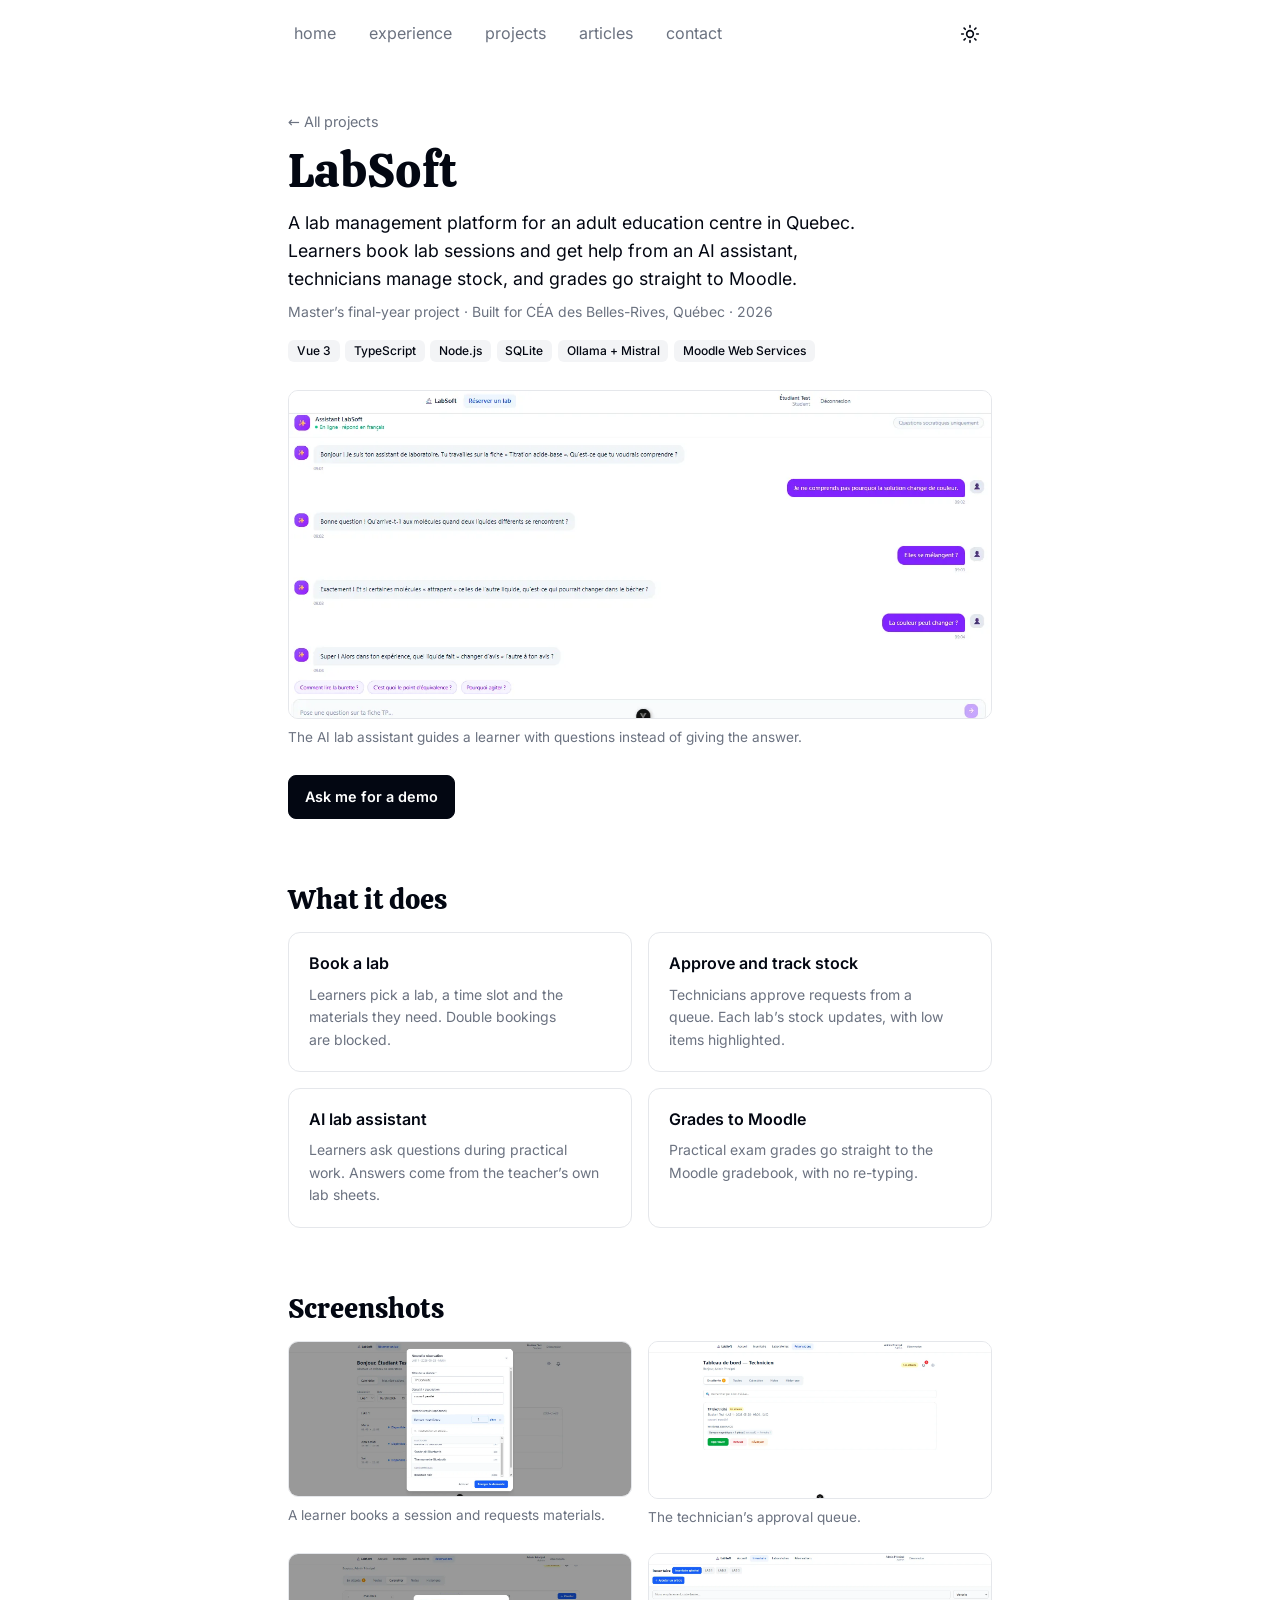
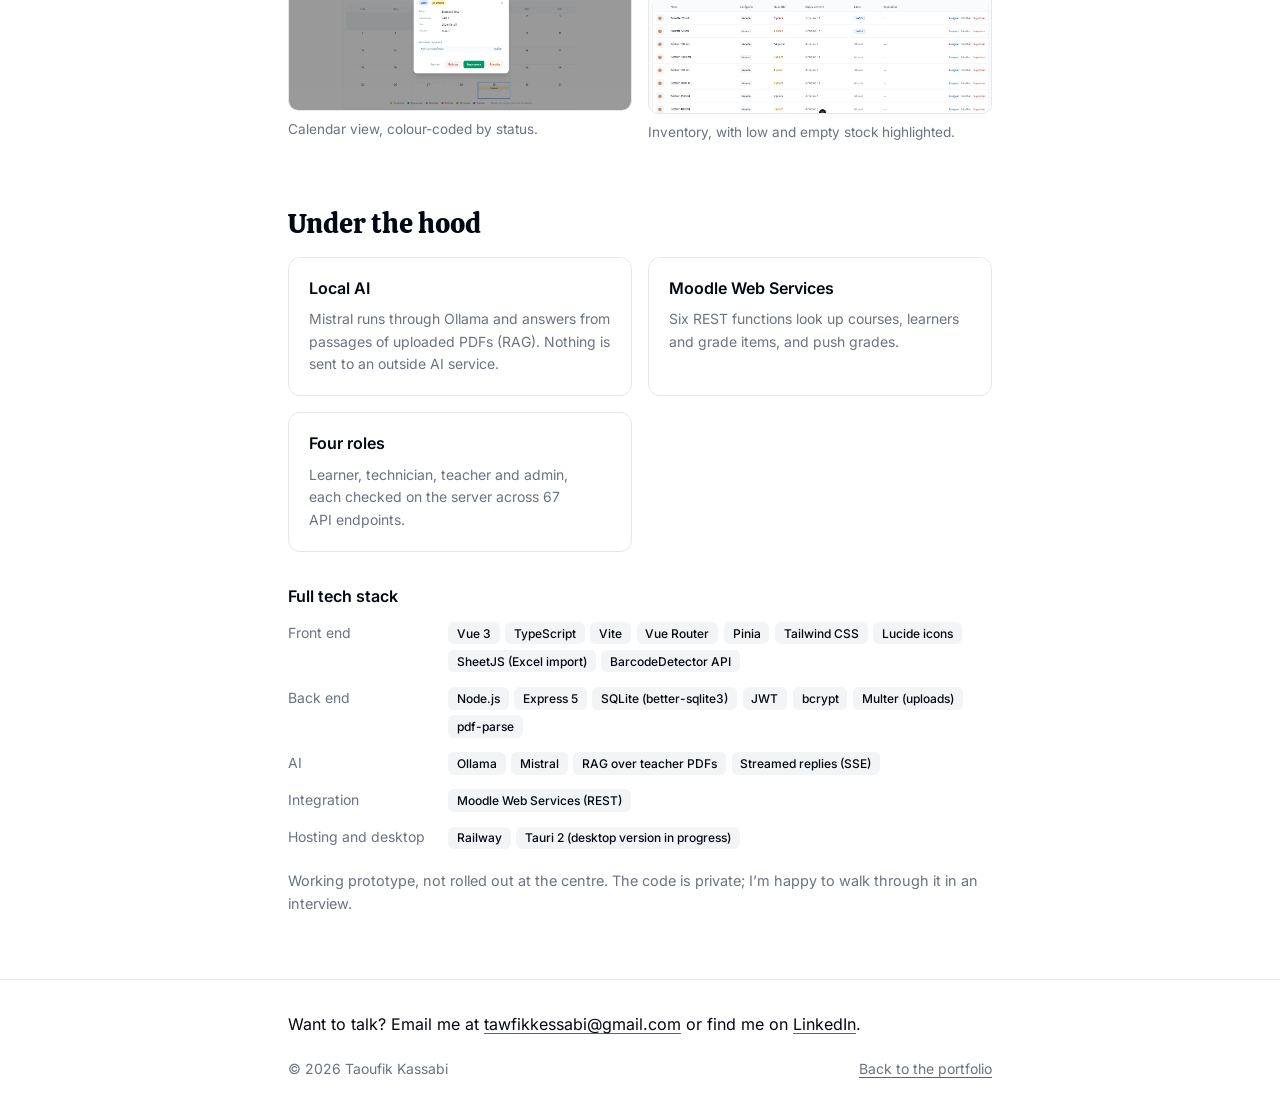
==== commit 3fcb17ae: "LabSoft: remove the pedagogy paragraph Co-Authored-By: Claude Opus 5.5 <noreply@anthropic.com>" ====
--- a/labsoft/index.html
+++ b/labsoft/index.html
@@ -64,11 +64,6 @@
             </ul>
         </section>
 
-        <section aria-labelledby="pedagogy-title">
-            <h2 class="section-title" id="pedagogy-title">The pedagogy behind it</h2>
-            <p class="prose-block">The centre’s learners are adults who work through the science programme at their own pace, often alone in the lab, so LabSoft is built around their autonomy: they book their own sessions when they are ready, instead of waiting for a fixed timetable. The AI assistant is there to scaffold practical work, not to replace thinking. Teachers write its instructions, so it can guide with questions rather than hand over results, and it answers only from the teacher’s own lab sheets, which keeps its help aligned with what the teacher planned. The teacher stays in charge of what the assistant does, and sending grades to Moodle automatically gives back the time that went into re-typing them.</p>
-        </section>
-
         <section aria-labelledby="shots-title">
             <h2 class="section-title" id="shots-title">Screenshots</h2>
             <div class="gallery">
--- a/assets/site.css
+++ b/assets/site.css
@@ -560,12 +560,6 @@
     margin-top: 1rem;
 }
 
-.prose-block {
-    margin-top: 1rem;
-    max-width: 40rem;
-    text-wrap: pretty;
-}
-
 .stack-title {
     margin-top: 2rem;
     font-size: 1rem;
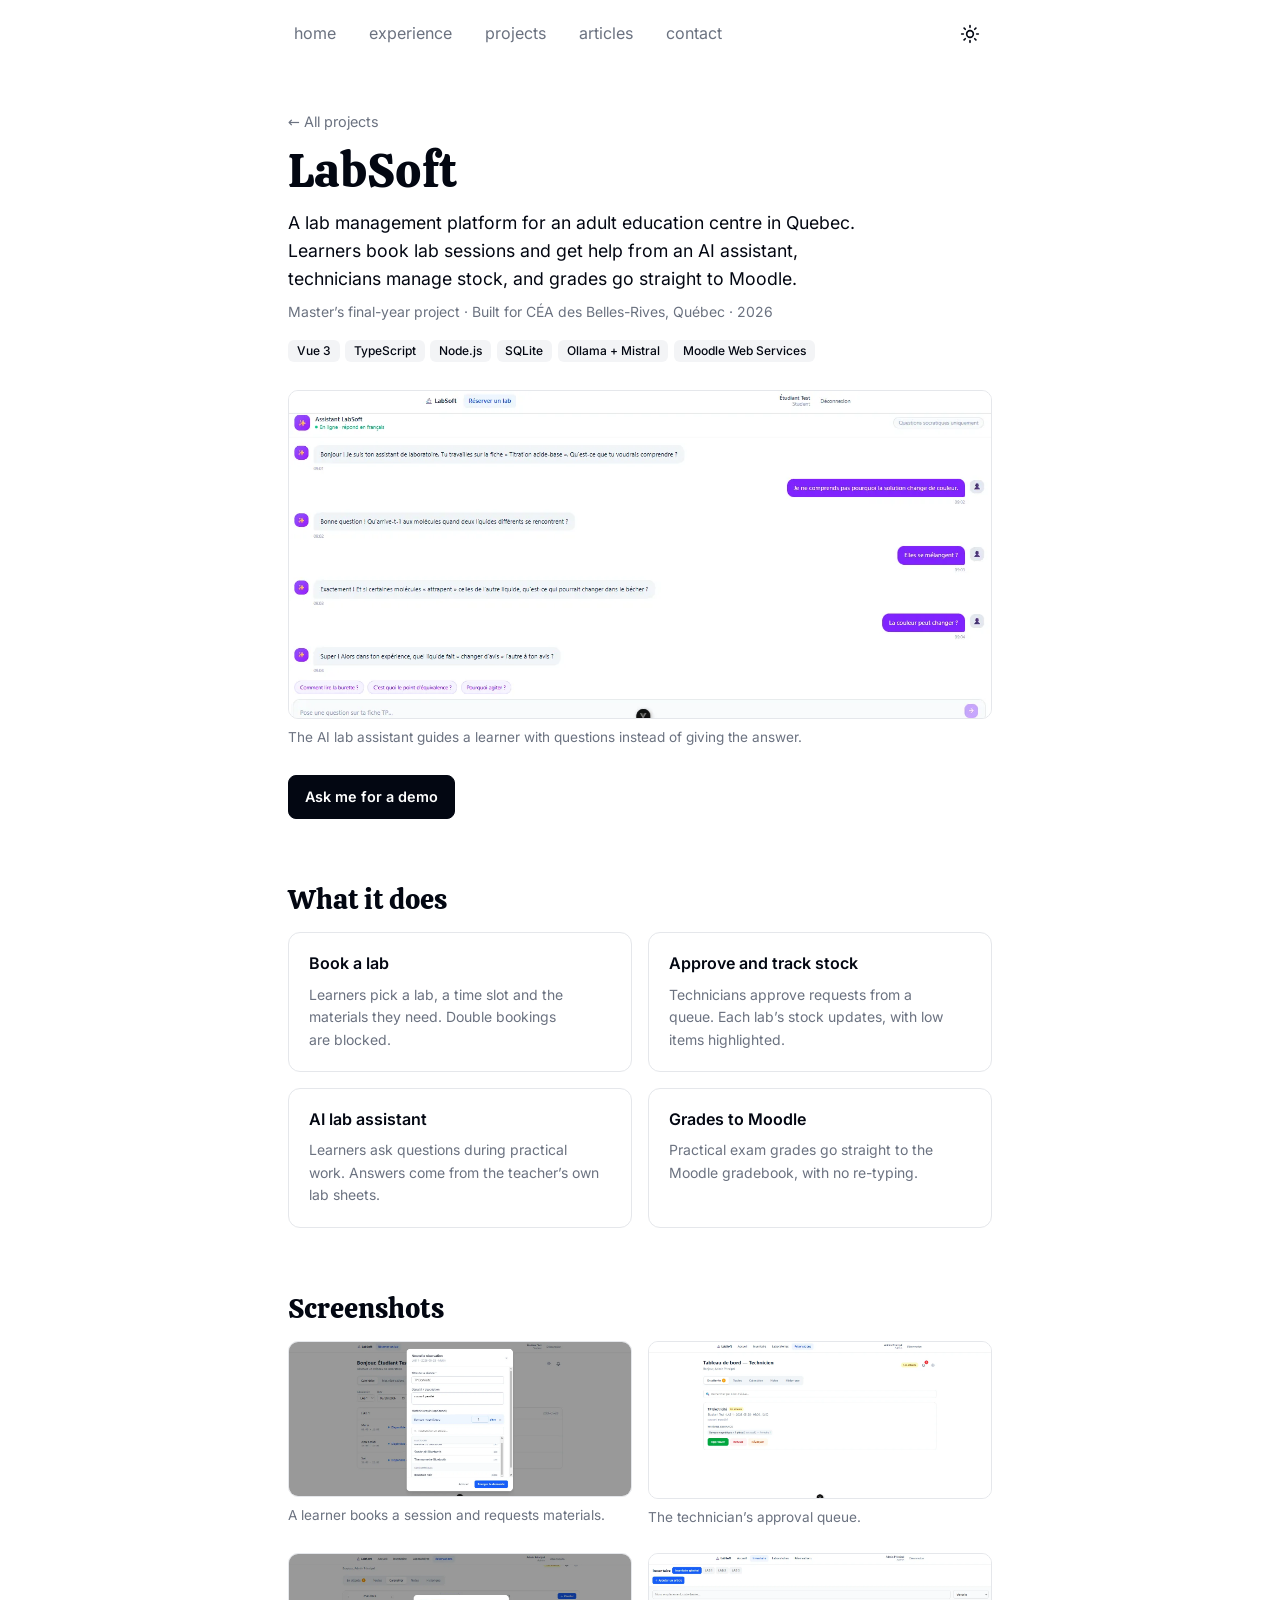
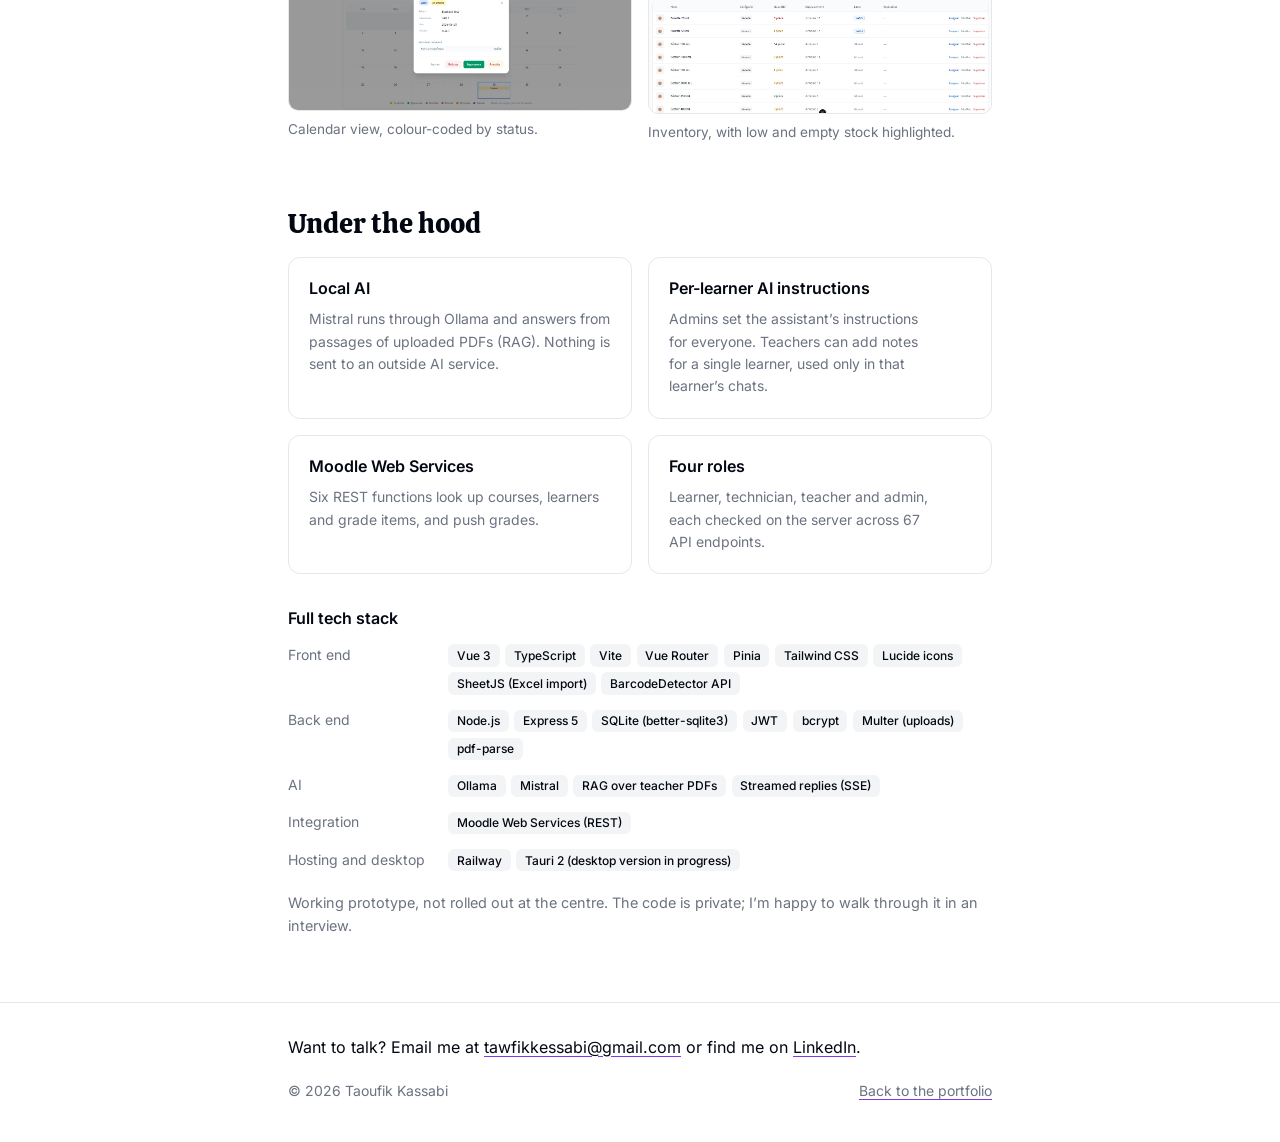
==== commit 55c7c021: "LabSoft: mention per-learner AI instructions under the hood Co-Authored-By: Claude Opus 5.5 <noreply" ====
--- a/labsoft/index.html
+++ b/labsoft/index.html
@@ -90,6 +90,7 @@
             <h2 class="section-title" id="hood-title">Under the hood</h2>
             <ul class="feature-grid">
                 <li class="card"><h3>Local AI</h3><p>Mistral runs through Ollama and answers from passages of uploaded PDFs (RAG). Nothing is sent to an outside AI service.</p></li>
+                <li class="card"><h3>Per-learner AI instructions</h3><p>Admins set the assistant’s instructions for everyone. Teachers can add notes for a single learner, used only in that learner’s chats.</p></li>
                 <li class="card"><h3>Moodle Web Services</h3><p>Six REST functions look up courses, learners and grade items, and push grades.</p></li>
                 <li class="card"><h3>Four roles</h3><p>Learner, technician, teacher and admin, each checked on the server across 67 API endpoints.</p></li>
             </ul>
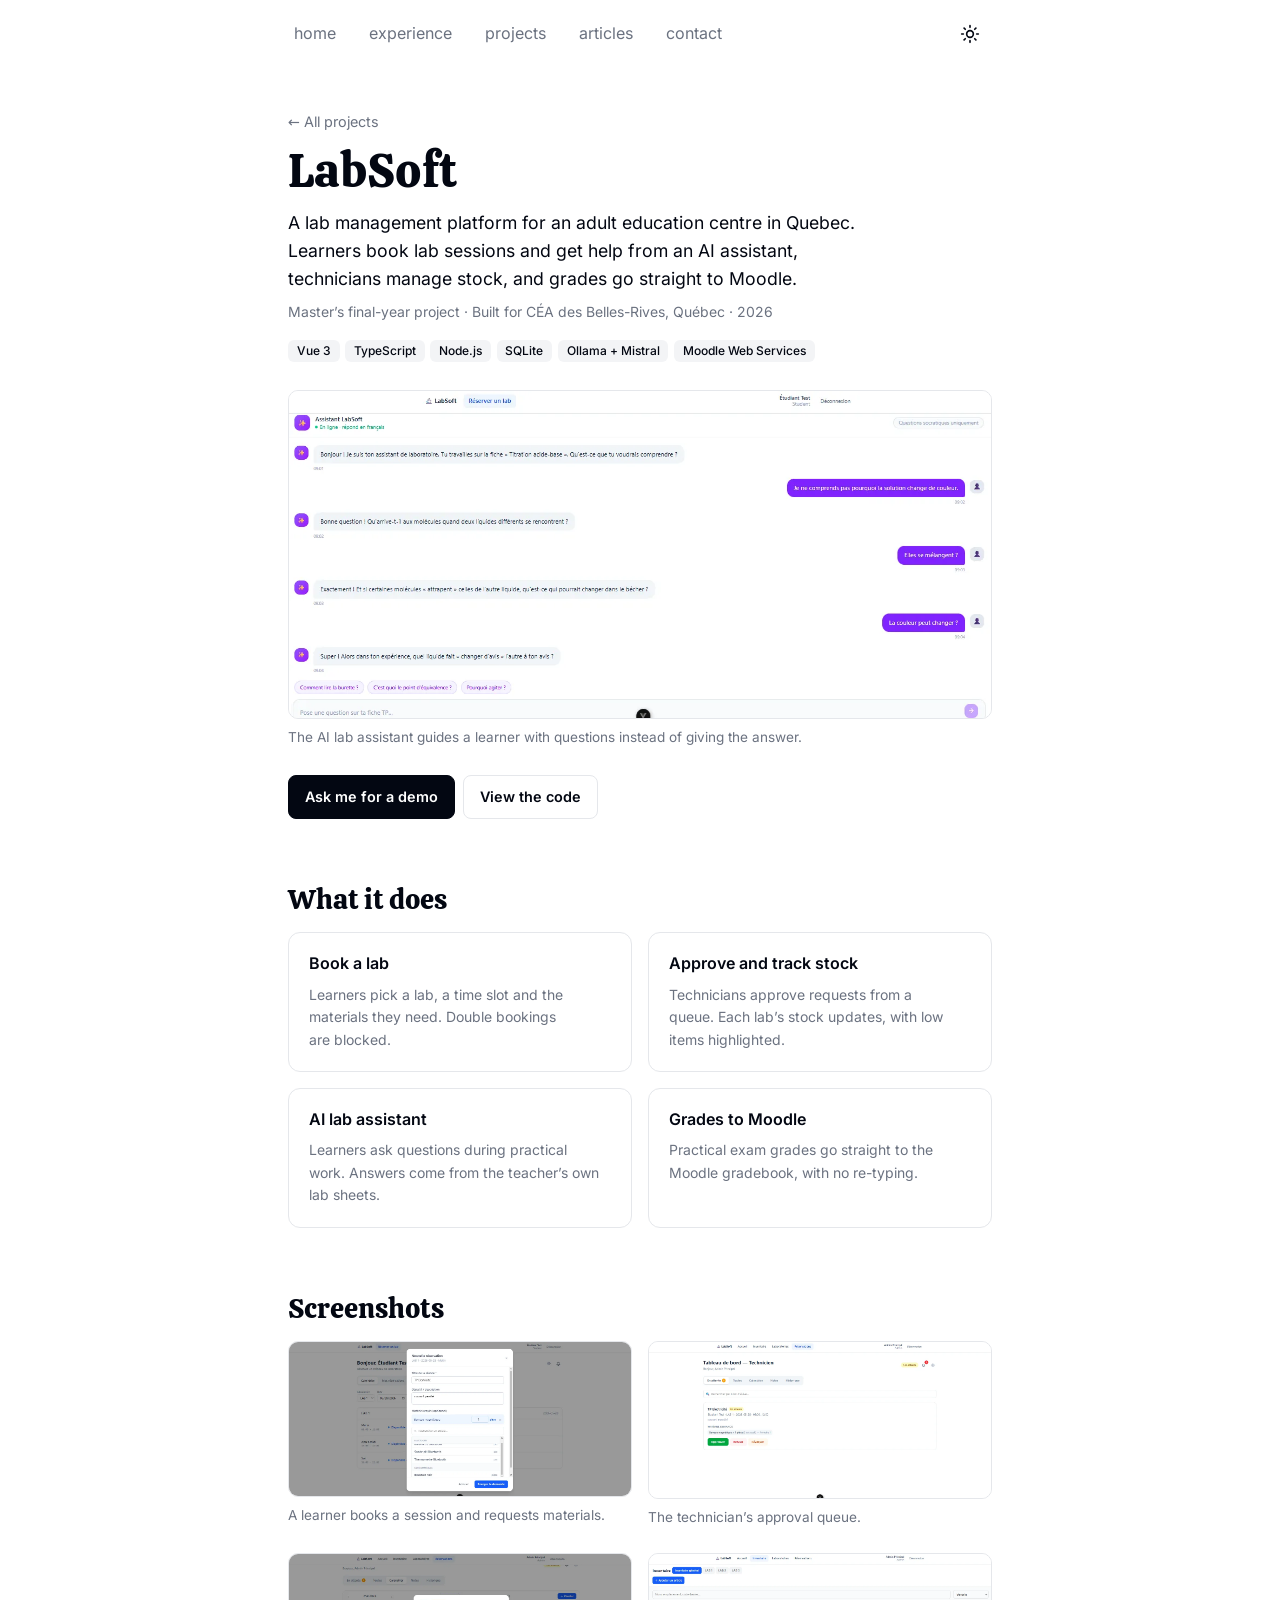
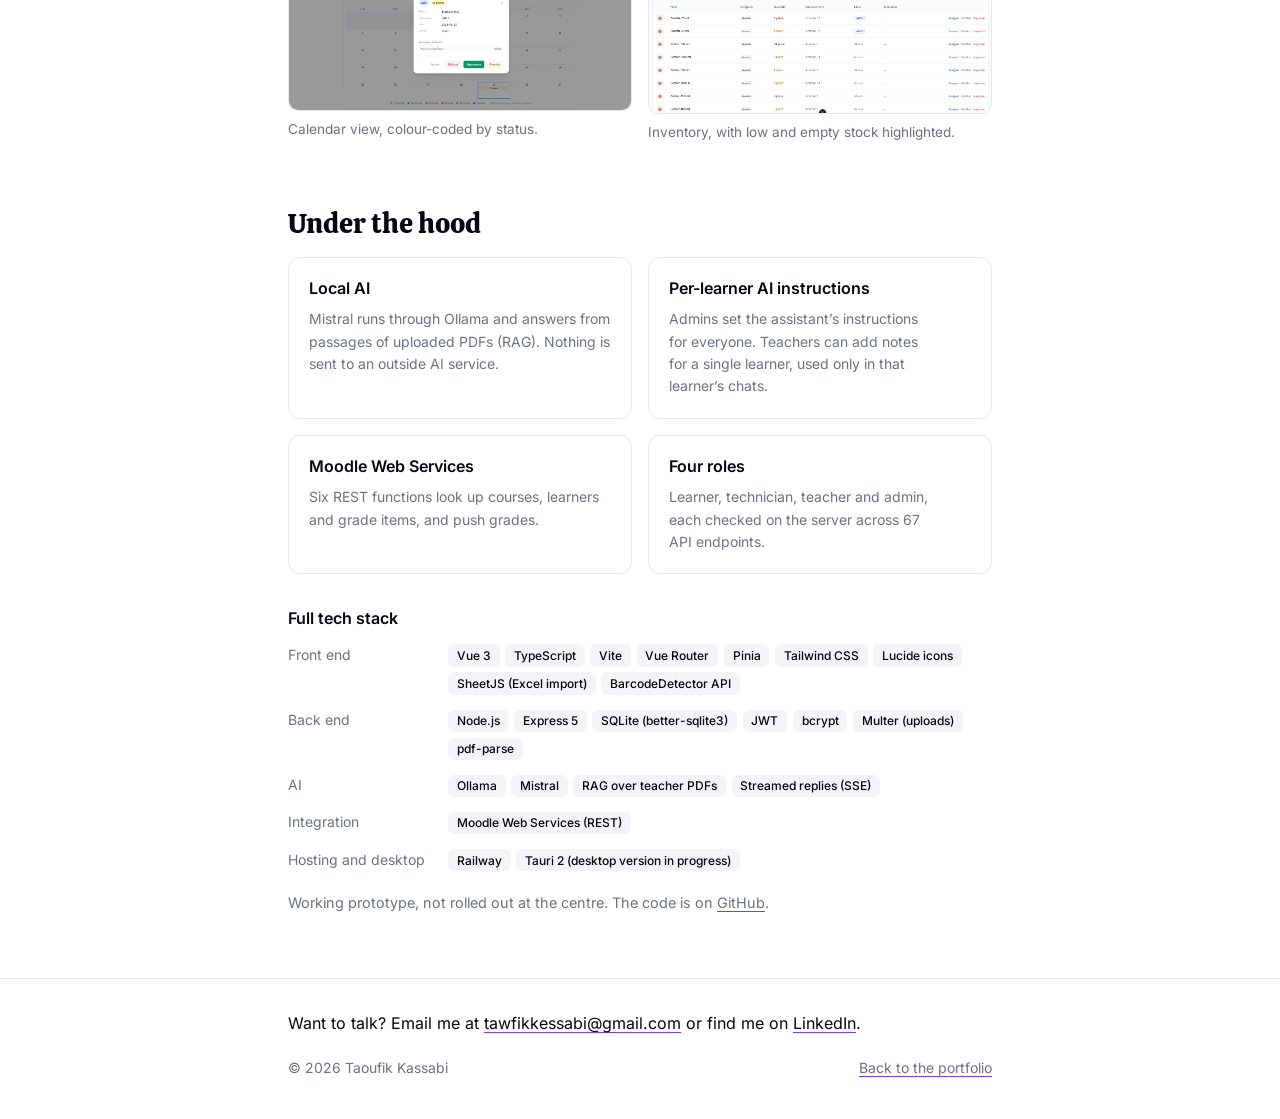
==== commit 591ac703: "LabSoft: link the public source repo The code is now public at Kassabiii/Labsoft-public: Source butt" ====
--- a/labsoft/index.html
+++ b/labsoft/index.html
@@ -51,6 +51,7 @@
             </figure>
             <div class="card-actions">
                 <a class="button primary" href="mailto:tawfikkessabi@gmail.com?subject=LabSoft%20demo">Ask me for a demo</a>
+                <a class="button" href="https://github.com/Kassabiii/Labsoft-public">View the code</a>
             </div>
         </header>
 
@@ -102,7 +103,7 @@
                 <div><dt>Integration</dt><dd><ul class="tags"><li>Moodle Web Services (REST)</li></ul></dd></div>
                 <div><dt>Hosting and desktop</dt><dd><ul class="tags"><li>Railway</li><li>Tauri 2 (desktop version in progress)</li></ul></dd></div>
             </dl>
-            <p class="status">Working prototype, not rolled out at the centre. The code is private; I’m happy to walk through it in an interview.</p>
+            <p class="status">Working prototype, not rolled out at the centre. The code is on <a href="https://github.com/Kassabiii/Labsoft-public">GitHub</a>.</p>
         </section>
     </main>
 
--- a/assets/site.css
+++ b/assets/site.css
@@ -596,6 +596,11 @@
     font-size: 0.9rem;
 }
 
+.status a {
+    text-decoration-color: var(--accent);
+    text-underline-offset: 3px;
+}
+
 /* ---------- 404 ---------- */
 
 .not-found { padding-top: 4rem; }
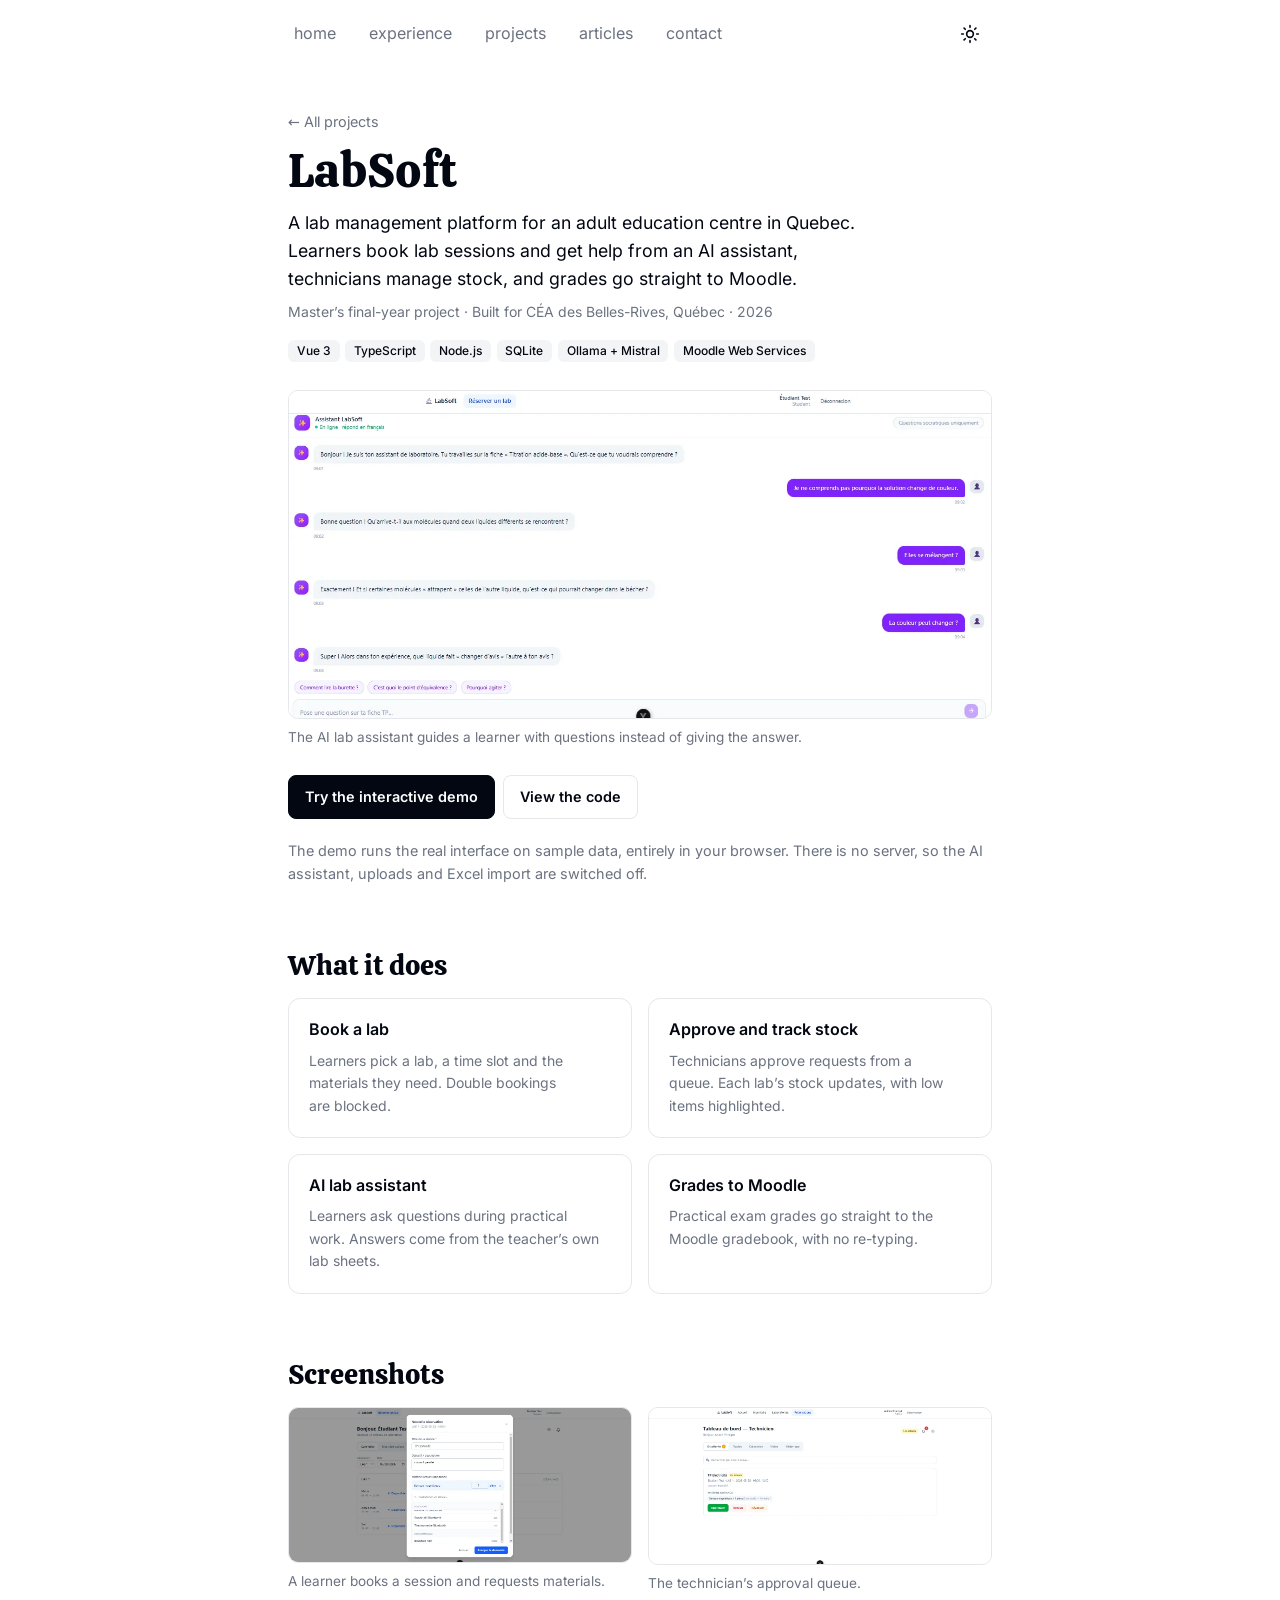
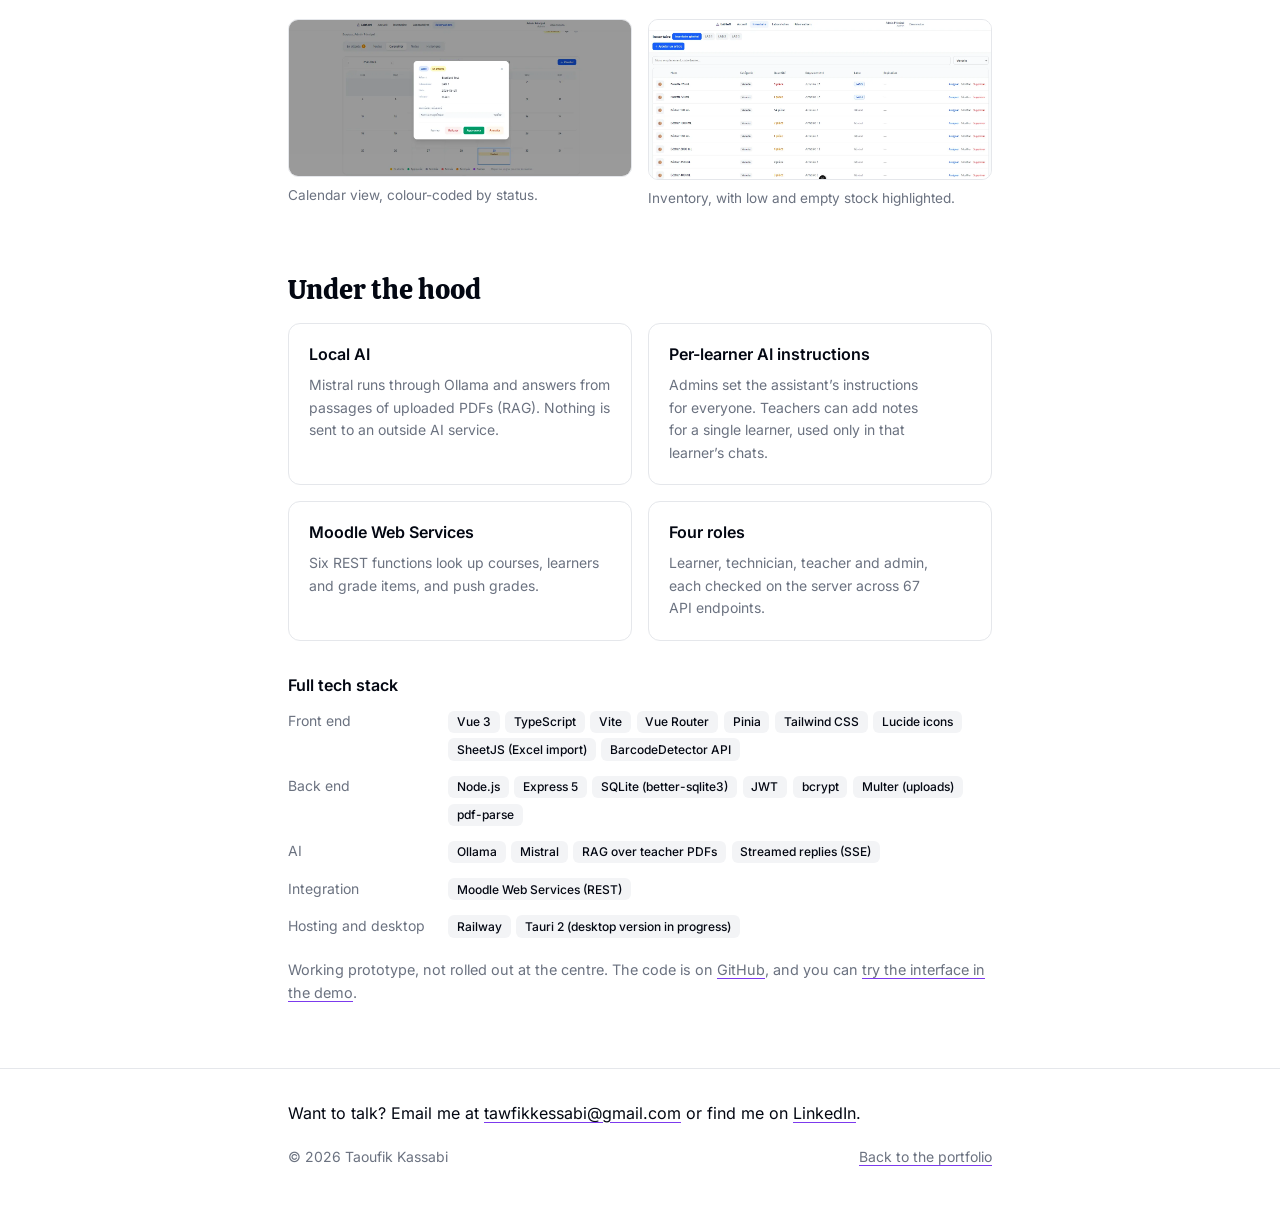
==== commit 67d2df93: "Link the LabSoft demo from the hub and the case study Co-Authored-By: Claude Sonnet 5.5 <noreply@ant" ====
--- a/labsoft/index.html
+++ b/labsoft/index.html
@@ -50,9 +50,10 @@
                 <figcaption>The AI lab assistant guides a learner with questions instead of giving the answer.</figcaption>
             </figure>
             <div class="card-actions">
-                <a class="button primary" href="mailto:tawfikkessabi@gmail.com?subject=LabSoft%20demo">Ask me for a demo</a>
+                <a class="button primary" href="demo/">Try the interactive demo</a>
                 <a class="button" href="https://github.com/Kassabiii/Labsoft-public">View the code</a>
             </div>
+            <p class="status">The demo runs the real interface on sample data, entirely in your browser. There is no server, so the AI assistant, uploads and Excel import are switched off.</p>
         </header>
 
         <section aria-labelledby="does-title">
@@ -103,7 +104,7 @@
                 <div><dt>Integration</dt><dd><ul class="tags"><li>Moodle Web Services (REST)</li></ul></dd></div>
                 <div><dt>Hosting and desktop</dt><dd><ul class="tags"><li>Railway</li><li>Tauri 2 (desktop version in progress)</li></ul></dd></div>
             </dl>
-            <p class="status">Working prototype, not rolled out at the centre. The code is on <a href="https://github.com/Kassabiii/Labsoft-public">GitHub</a>.</p>
+            <p class="status">Working prototype, not rolled out at the centre. The code is on <a href="https://github.com/Kassabiii/Labsoft-public">GitHub</a>, and you can <a href="demo/">try the interface in the demo</a>.</p>
         </section>
     </main>
 
